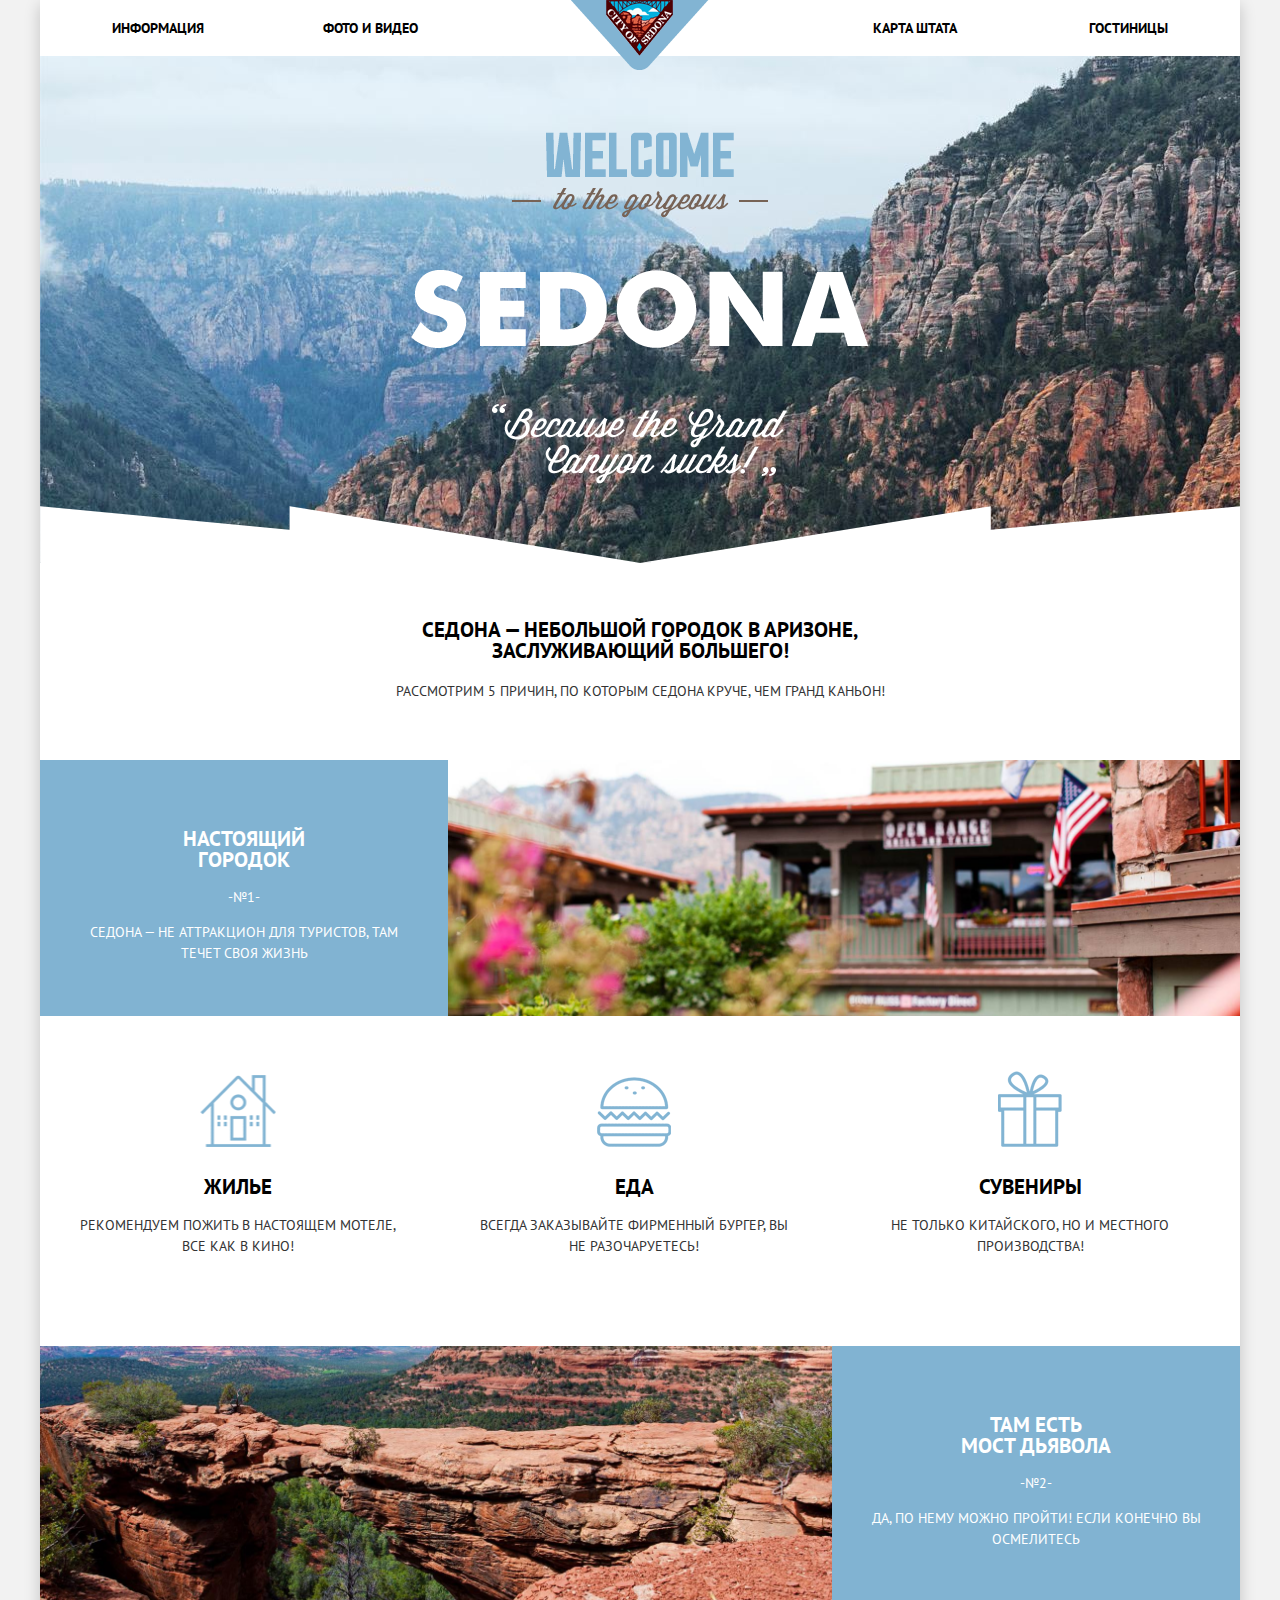
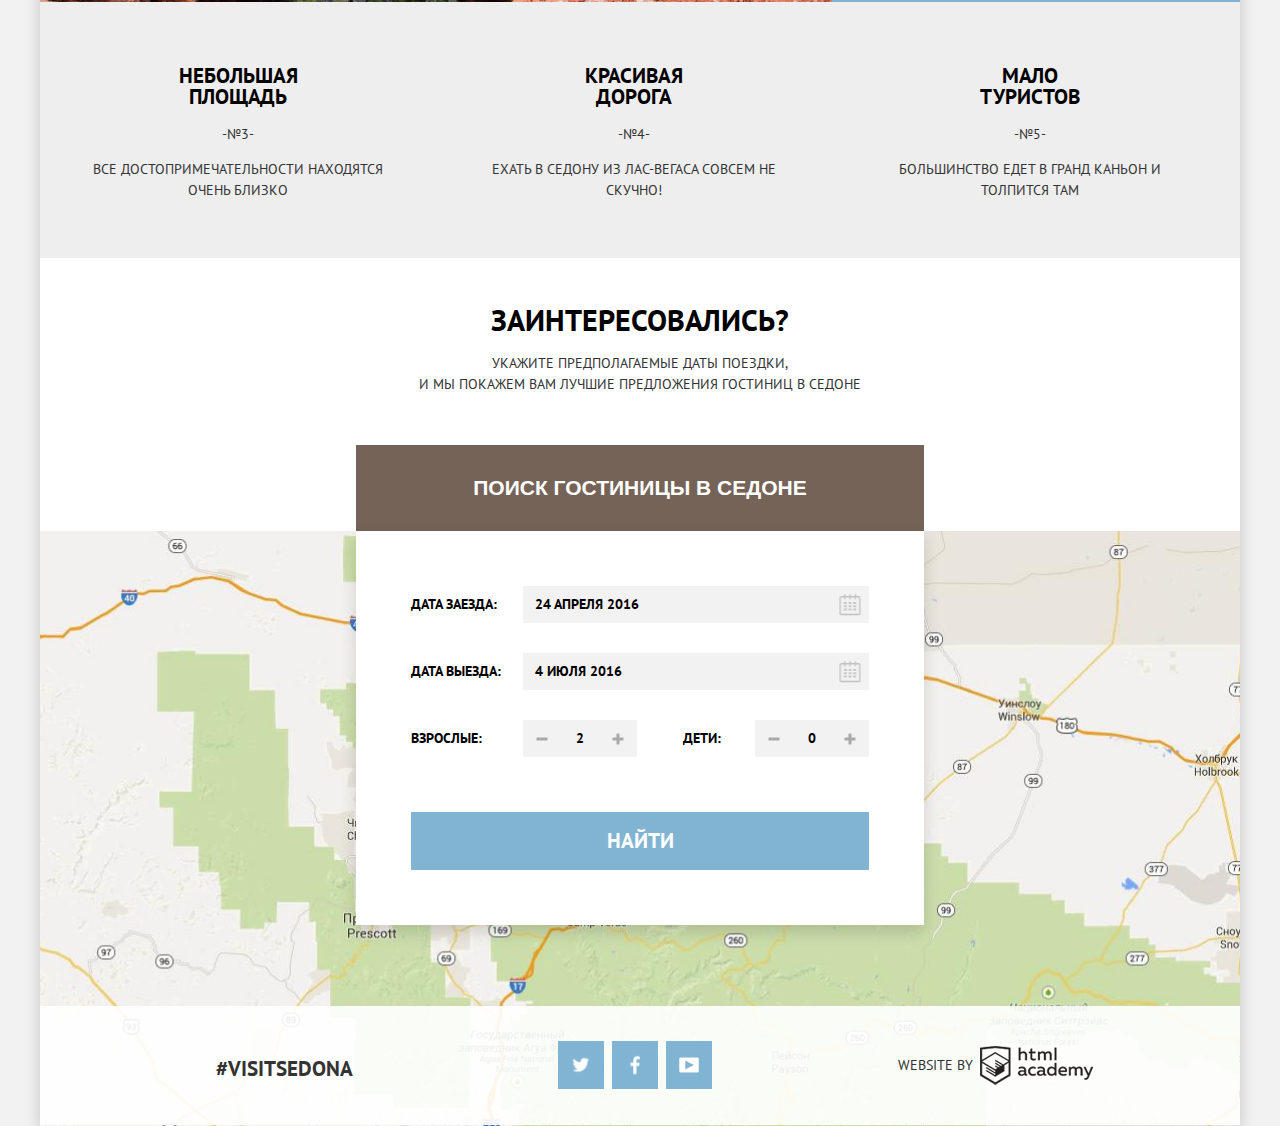
==== index.html @ d0832561 "Контент - доработка" ====
<!DOCTYPE html>
<html lang="ru">

<head>
    <meta charset="utf-8">
    <title>Sedona - main page</title>
    <link rel="stylesheet" href="https://fonts.googleapis.com/css?family=PT+Sans:400,700&subset=cyrillic">
    <link rel="stylesheet" href="css/normalize.css">
    <link rel="stylesheet" href="css/style.css">
</head>

<body class="main-page">
    <div class="container">
        <header class="main-header clearfix">
            <nav class="main-navigation">
                <div class="logo-sedona">
                    <img src="img/logo-sedona.png" width="138" height="70" alt="Sedona">
                </div>
                <ul>
                    <li class="nav-left">
                        <a href="#">Информация</a>
                    </li>
                    <li class="nav-left">
                        <a href="#">Фото и видео</a>
                    </li>
                    <li class="nav-right">
                        <a href="inner.html">Гостиницы</a>
                    </li>
                    <li class="nav-right">
                        <a href="#">Карта штата</a>
                    </li>
                </ul>
            </nav>
        </header>
        <main class="main-content">
            <div class="main-image">
                <img class="welcome" src="img/background-text.png" width="458" height="352" alt="Welcome">
            </div>
            <div class="sedona-description">
                <h2>Седона — небольшой городок в Аризоне, заслуживающий большего!</h2>
                <p>Рассмотрим 5 причин, по которым Седона круче, чем гранд каньон!</p>
            </div>
            <div class="features">
                <div class="features-row-item-img features-inverse clearfix">
                    <div class="features-item">
                        <h2>Настоящий<br>городок</h2>
                        <span>-№1-</span>
                        <p>Седона — не аттракцион для туристов, там течет своя жизнь</p>
                    </div>
                    <div class="features-img">
                    </div>
                </div>
                <div class="features-row-white clearfix">
                    <div class="features-item features-house">
                        <h2 class="features-name">Жилье</h2>
                        <p>Рекомендуем пожить в настоящем мотеле, все как в кино!</p>
                    </div>
                    <div class="features-item features-burger">
                        <h2 class="features-name">Еда</h2>
                        <p>Всегда заказывайте фирменный бургер, вы не разочаруетесь!</p>
                    </div>
                    <div class="features-item features-present">
                        <h2 class="features-name">Сувениры</h2>
                        <p>Не только китайского, но и местного производства!</p>
                    </div>
                </div>
                <div class="features-row-img-item features-inverse clearfix">
                    <div class="features-img">
                    </div>
                    <div class="features-item">
                        <h2>Там есть<br> мост дьявола</h2>
                        <span>-№2-</span>
                        <p>Да, по нему можно пройти! Если конечно вы осмелитесь</p>
                    </div>
                </div>
                <div class="features-row-gray clearfix">
                    <div class="features-item">
                        <h2>Небольшая<br>площадь</h2>
                        <span>-№3-</span>
                        <p>Все достопримечательности находятся очень близко</p>
                    </div>
                    <div class="features-item">
                        <h2>Красивая<br>дорога</h2>
                        <span>-№4-</span>
                        <p>Ехать в Седону из Лас-Вегаса совсем не скучно!</p>
                    </div>
                    <div class="features-item">
                        <h2>Мало<br>туристов</h2>
                        <span>-№5-</span>
                        <p>Большинство едет в Гранд Каньон и толпится там</p>
                    </div>
                </div>
            </div>
            <div class="search">
                <div class="search-description">
                    <h1>Заинтересовались?</h1>
                    <p>Укажите предполагаемые даты поездки,
                        <br> и мы покажем вам лучшие предложения гостиниц в Седоне</p>
                </div>
                <div class="search-form">
                    <button type="button" class="btn">Поиск гостиницы в Седоне</button>
                    <form action="№" method="post">
                        <div class="form">
                            <div class="form-group clearfix">
                                <label for="check-in" class="form-label">Дата заезда:</label>
                                <div class="form-inner">
                                    <input type="text" class="form-input" id="check-in" value="24 апреля 2016">
                                    <span class="form-control calendar"></span></div>
                            </div>
                            <div class="form-group clearfix">
                                <label for="check-out" class="form-label">Дата выезда:</label>
                                <div class="form-inner">
                                    <input type="text" class="form-input" id="check-out" value="4 июля 2016"><span class="form-control calendar"></span></div>
                            </div>
                        </div>
                        <div class="form-row clearfix">
                            <div class="form-group group-adults">
                                <label for="adults" class="form-label">Взрослые:</label>
                                <div class="form-inner">
                                    <input type="text" class="form-input" id="adults" value="2">
                                    <span class="form-control minus"></span>
                                    <span class="form-control plus"></span>
                                </div>
                            </div>
                            <div class="form-group group-children">
                                <label for="children" class="form-label">Дети:</label>
                                <div class="form-inner">
                                    <input type="text" class="form-input" id="children" value="0">
                                    <span class="form-control minus"></span>
                                    <span class="form-control plus"></span>
                                </div>
                            </div>
                        </div>
                        <input class="btn search-btn" type="submit" value="Найти">
                    </form>
                </div>
            </div>
            <div class="map">
            </div>
        </main>
        <footer class="main-footer clearfix">
            <section class="footer-visit">
                <span>#VISITSEDONA</span>
            </section>
            <section class="footer-social">
                <a class="social-btn social-btn-tw" href="#">Twitter</a>
                <a class="social-btn social-btn-fb" href="#">Facebook</a>
                <a class="social-btn social-btn-yt" href="#">YouTube</a>
            </section>
            <section class="footer-copyright">
                <p>Website by</p>
                <a class="copyright-logo logo-academy" href="https://htmlacademy.ru">HTML Academy</a>
            </section>
        </footer>
    </div>
</body>

</html>
---- css/style.css ----
* {
    box-sizing: border-box;
}

body {
    min-width: 1200px;
    font-family: "PT Sans", "Arial", sans-serif;
    font-size: 14px;
    line-height: 21px;
    font-weight: 400;
    color: #333333;
    text-transform: uppercase;
    background: #f2f2f2;
}

.clearfix::after {
    content: "";
    display: table;
    clear: both;
}

.container {
    width: 1200px;
    margin: 0 auto;
    background: #ffffff;
    box-shadow: 0px 5px 15px rgba(0, 0, 0, 0.2);
}


/* header */

.main-header {
    position: relative;
    color: #000000;
    background: #ffffff;
    padding: 0 6%;
}

.main-navigation ul {
    margin: 0;
    padding: 0;
    list-style: none;
    font-size: 0;
}

.main-navigation li {
    display: inline-block;
    vertical-align: top;
    padding-top: 15px;
    padding-bottom: 15px;
    font-size: 14px;
    line-height: 26px;
    font-weight: bold;
}

.main-navigation a {
    color: #000000;
    text-decoration: none;
}

.main-navigation li a:hover {
    color: #81b3d2;
}

.main-navigation li a:active {
    color: rgba(0, 0, 0, 0.3);
}

.main-navigation li .active {
    color: #766357;
}

.main-navigation li .active:hover {
    color: #604e43;
}

.main-navigation li .active:active {
    color: rgba(118, 99, 87, 0.3);
}

.nav-left {
    float: left;
    width: 20%;
}

.nav-right {
    float: right;
    width: 20%;
    text-align: right;
}

.logo-sedona {
    position: absolute;
    width: 138px;
    height: 70px;
    top: 0;
    left: 50%;
    transform: translateX(-50%);
    z-index: 10;
}

.main-image {
    width: 100%;
    height: 507px;
    background-image: url("../img/shape.png"), url("../img/main-background.jpg");
    background-repeat: no-repeat, no-repeat;
    background-position: bottom, 100% 20%;
    background-size: 100% 57px, cover;
    text-align: center;
    margin-bottom: 56px;
}

.welcome {
    margin-top: 76px;
}

h1 {
    font-family: "PT Sans", "Arial", sans-serif;
    font-size: 30px;
    font-weight: 700;
    line-height: 24px;
    color: #000000;
    text-transform: uppercase;
}

h2 {
    font-family: "PT Sans", "Arial", sans-serif;
    font-size: 21px;
    font-weight: 700;
    line-height: 21px;
    color: #000000;
    text-transform: uppercase;
}

.sedona-description {
    width: 600px;
    line-height: 26px;
    text-align: center;
    background: #ffffff;
    margin-bottom: 56px;
    margin-left: auto;
    margin-right: auto;
}

.features-inverse {
    text-align: center;
    background: #81b3d2;
    color: #ffffff;
}

.features-inverse .features-item h2 {
    color: #ffffff;
}

.features-inverse .features-item {
    padding-top: 50px;
    padding-left: 30px;
    padding-right: 30px;
}

.features-row-item-img .features-item {
    float: left;
    width: 34%;
}

.features-row-item-img .features-img {
    float: right;
    width: 66%;
    height: 256px;
    background: url("../img/features-image1.jpg") no-repeat;
    background-size: cover;
    background-position: center;
}

.features-row-white {
    text-align: center;
    background: #ffffff;
    min-height: 330px;
    padding-top: 50px;
}

.features-row-white .features-item {
    float: left;
    width: 33%;
    padding-left: 40px;
    padding-right: 40px;
}

.features-name {
    position: relative;
    display: block;
    margin-top: 110px;
}

.features-house .features-name::before {
    content: "";
    position: absolute;
    bottom: 50px;
    left: 50%;
    transform: translateX(-50%);
    width: 75px;
    height: 72px;
    background: url("../img/icon-house.png") no-repeat;
}

.features-burger .features-name::before {
    content: "";
    position: absolute;
    bottom: 50px;
    left: 50%;
    transform: translateX(-50%);
    width: 74px;
    height: 70px;
    background: url("../img/icon-burger.png") no-repeat;
}

.features-present .features-name::before {
    content: "";
    position: absolute;
    bottom: 50px;
    left: 50%;
    transform: translateX(-50%);
    width: 64px;
    height: 76px;
    background: url("../img/icon-present.png") no-repeat;
}

.features-row-img-item .features-item {
    float: right;
    width: 34%;
}

.features-row-img-item .features-img {
    float: left;
    width: 66%;
    height: 256px;
    background: url("../img/features-image2.jpg") no-repeat;
    background-size: cover;
    background-position: center;
}

.features-row-gray {
    text-align: center;
    background: #eeeeee;
    min-height: 256px;
    padding-top: 45px;
}

.features-row-gray .features-item {
    float: left;
    width: 33%;
    padding-left: 50px;
    padding-right: 50px;
}

.features {
    margin-bottom: 50px;
}


/* search-form */

.search-description {
    width: 500px;
    text-align: center;
    margin-left: auto;
    margin-right: auto;
    margin-bottom: 50px;
}

.search-form {
    width: 568px;
    margin-left: auto;
    margin-right: auto;
}

.btn {
    color: #ffffff;
    text-transform: uppercase;
    border: none;
    font-family: "PTSans", "Arial", sans-serif;
    font-weight: 700;
    text-align: center;
    text-transform: uppercase;
}

.search-form button {
    position: relative;
    width: 568px;
    padding-top: 30px;
    padding-bottom: 30px;
    font-size: 21px;
    line-height: 26px;
    background: #766357;
    cursor: pointer;
}

.search-form form {
    position: absolute;
    width: 568px;
    padding: 55px;
    background: #ffffff;
    box-shadow: 0px 7px 15px rgba(0, 0, 0, 0.15);
    font-family: "PT Sans", "Arial", sans-serif;
    font-size: 14px;
    line-height: 21px;
    font-weight: 700;
    text-transform: uppercase;
    color: #000000;
}

.search-form input {
    padding: 8px 12px;
    background: #f2f2f2;
    border: none;
    outline: none;
    font-family: "PT Sans", "Arial", sans-serif;
    font-size: 14px;
    line-height: 21px;
    font-weight: 700;
    text-transform: uppercase;
    color: #000000;
    width: 100%;
}

.search-form input:hover {
    background: #ebebeb;
}

.search-form input:focus {
    background: #ffffff;
    outline: 2px solid #e5e5e5;
}

.search-form label {
    padding-top: 8px;
}

.form label {
    float: left;
    width: 112px;
}

.form .form-inner {
    float: right;
    width: 346px;
    position: relative;
}

.form .form-input {
    padding-right: 38px;
}

.form .form-control {
    content: "";
    position: absolute;
    top: 0;
    right: 0;
    width: 38px;
    height: 38px;
    cursor: pointer;
}

.form .form-control::before {
    content: "";
    position: absolute;
    top: 50%;
    left: 50%;
    transform: translate(-50%, -50%);
    background: url("../img/sprite.png") no-repeat;
}

.form .calendar::before {
    width: 21px;
    height: 22px;
    background-position: -10px -10px;
}

.form .calendar:hover::before {
    width: 21px;
    height: 22px;
    background-position: -10px -94px;
}

.form .calendar:active::before {
    width: 21px;
    height: 22px;
    background-position: -10px -52px;
}

.form .form-group {
    margin-bottom: 30px;
}

.form-row .form-group {
    display: inline-block;
    width: 226px;
}

.form-row .form-inner {
    float: right;
    width: 114px;
    position: relative;
}

.form-row .form-input {
    padding-right: 38px;
    padding-left: 38px;
    text-align: center;
}

.form-row .form-control.minus {
    content: "";
    position: absolute;
    top: 0;
    left: 0;
    width: 38px;
    height: 38px;
    cursor: pointer;
}

.form-row .form-control.plus {
    content: "";
    position: absolute;
    top: 0;
    right: 0;
    width: 38px;
    height: 38px;
    cursor: pointer;
}

.form-row .form-control::before {
    content: "";
    position: absolute;
    top: 50%;
    left: 50%;
    transform: translate(-50%, -50%);
    background: url("../img/sprite.png") no-repeat;
}

.form-row .form-control.minus::before {
    width: 12px;
    height: 3px;
    background-position: -10px -667px;
}

.form-row .form-control.minus:hover::before {
    width: 12px;
    height: 3px;
    background-position: -10px -713px;
}

.form-row .form-control.minus:active::before {
    width: 12px;
    height: 3px;
    background-position: -10px -690px;
}

.form-row .form-control.plus::before {
    width: 11px;
    height: 11px;
    background-position: -10px -736px;
}

.form-row .form-control.plus:hover::before {
    width: 11px;
    height: 11px;
    background-position: -10px -798px;
}

.form-row .form-control.plus:active::before {
    width: 11px;
    height: 11px;
    background-position: -10px -767px;
}

.form-row .group-adults {
    float: left;
}

.form-row .group-children {
    float: right;
    padding-left: 40px;
}

.form-row label {
    float: left;
}

.group-children label {
    width: 72px;
}

.search-form .search-btn {
    width: 100%;
    margin-top: 55px;
    font-size: 21px;
    line-height: 26px;
    padding-top: 16px;
    padding-bottom: 16px;
    background: #81b3d2;
    color: #ffffff;
    cursor: pointer;
}

.search-form .search-btn:hover {
    background: #669ec0;
}

.search-form .search-btn:active {
    background: #5496bd;
    color: rgba(255, 255, 255, 0.3);
}

.map {
    width: 100%;
    height: 595px;
    background: url("../img/map.jpg") no-repeat;
    background-size: cover;
    background-position: center top;
}


/* footer */

.main-page .main-footer {
    position: relative;
    margin-top: -120px;
    background: rgba(255, 255, 255, 0.9);
    padding: 35px 70px;
    text-align: center;
}

.footer-visit {
    float: left;
    width: 33%;
    font-size: 21px;
    line-height: 26px;
    font-weight: 700;
    text-transform: uppercase;
    padding-top: 15px;
}

.footer-social {
    float: left;
    width: 33%;
    text-align: center;
}

.social-btn {
    position: relative;
    display: inline-block;
    vertical-align: top;
    width: 46px;
    height: 48px;
    margin: 0 2px;
    font-size: 0;
    background: #81b3d2;
}

.social-btn:hover {
    background: #669ec0;
}

.social-btn:active {
    background: #5496bd;
}

.social-btn::before {
    content: "";
    position: absolute;
    top: 50%;
    left: 50%;
    transform: translate(-50%, -50%);
    background: url("../img/sprite.png") no-repeat;
}

.social-btn-tw::before {
    width: 17px;
    height: 15px;
    background-position: -10px -419px;
}

.social-btn-tw:active::before {
    width: 17px;
    height: 15px;
    background-position: -10px -829px;
}

.social-btn-fb::before {
    width: 10px;
    height: 19px;
    background-position: -10px -343px;
}

.social-btn-fb:active::before {
    width: 10px;
    height: 19px;
    background-position: -10px -304px;
}

.social-btn-yt::before {
    width: 20px;
    height: 16px;
    background-position: -10px -454px;
}

.social-btn-yt:active::before {
    width: 20px;
    height: 16px;
    background-position: -10px -864px;
}

.footer-copyright {
    float: right;
    width: 33%;
}

.footer-copyright p {
    display: inline-block;
    vertical-align: middle;
    margin-right: 3px;
}

.footer-copyright a {
    display: inline-block;
    vertical-align: middle;
}

.copyright-logo {
    position: relative;
    display: block;
    font-size: 0;
    width: 113px;
    height: 39px;
}

.copyright-logo::before {
    content: "";
    position: absolute;
    top: 0;
    left: 0;
    background: url("../img/sprite.png") no-repeat;
}

.logo-academy::before {
    width: 113px;
    height: 39px;
    background-position: -10px -490px;
}

.logo-academy:hover::before {
    width: 113px;
    height: 39px;
    background-position: -10px -608px;
}

.logo-academy:active::before {
    width: 113px;
    height: 39px;
    background-position: -10px -549px;
}


/* inner-page */

.filter-container {
    width: 100%;
    height: 217px;
    background: #425e74 url("../img/filter-background.jpg") no-repeat;
    background-position: 100% 50%;
    background-size: cover;
}

.filter {
    padding-top: 15px;
    padding-left: 6%;
    padding-right: 6%;
    color: #ffffff;
}

.filter-block.infrastructure {
    float: left;
    width: 240px;
}

.filter-block.housing {
    float: left;
    width: 290px;
}

.filter .filter-title {
    color: #ffffff;
}

.filter input[type="checkbox"] {
    display: none;
}

.filter input[type="checkbox"] + label {
    display: block;
    margin: 23px 0;
    line-height: 21px;
    padding-left: 45px;
    position: relative;
    cursor: pointer;
}

.filter input[type="checkbox"]:not([disabled]) + label::before,
.filter input[type="checkbox"] + label::after {
    content: "";
    position: absolute;
    top: 0;
    left: 0;
}

.filter input[type="checkbox"] + label::before {
    width: 22px;
    height: 22px;
    background: url("../img/sprite.png") no-repeat;
    background-position: -10px -220px;
}

.filter input[type="checkbox"]:checked + label::after {
    width: 26px;
    height: 22px;
    background: url("../img/sprite.png") no-repeat;
    background-position: -10px -262px;
}

.filter input[disabled] + label::after {
    width: 22px;
    height: 22px;
    background: url("../img/sprite.png") no-repeat;
    background-position: -10px -136px;
}

.filter input[disabled]:checked + label::after {
    width: 26px;
    height: 22px;
    background: url("../img/sprite.png") no-repeat;
    background-position: -10px -178px;
}

.filter-block.filter-range {
    float: right;
    width: 330px;
}

.filter-range .price-controls {
    position: relative;
    height: 36px;
    padding-top: 5px;
    margin-bottom: 20px;
    font-size: 0;
    border: 2px solid #ffffff;
    border-radius: 2px;
}

.price-controls::after {
    content: "";
    position: absolute;
    top: 50%;
    left: 50%;
    width: 2px;
    height: 22px;
    background: #ffffff;
    transform: translate(-50%, -50%);
}

.price-controls label {
    display: inline-block;
    font-size: 14px;
    line-height: 21px;
    vertical-align: top;
    cursor: pointer;
}

.price-controls .min-price,
.price-controls .max-price {
    width: 150px;
    padding-left: 65px;
}

.price-controls input {
    width: 50px;
    color: #ffffff;
    background: none;
    border: none;
    outline: none;
}

.filter-range .range-controls {
    position: relative;
    margin-bottom: 30px;
}

.range-controls .scale {
    height: 2px;
    background: rgba(255, 255, 255, 0.3);
}

.range-controls .bar {
    width: 80%;
    height: 2px;
    background: #ffffff;
}

.range-toggle {
    position: absolute;
    top: -9px;
    width: 4px;
    height: 4px;
    background: #ababab;
    box-sizing: content-box;
    border: 8px solid #ffffff;
    border-radius: 50%;
    box-shadow: 0 2px 1px 0 rgba(0, 1, 1, 0.2);
    cursor: pointer;
}

.range-toggle-min {
    left: 0;
}

.range-toggle-max {
    left: 80%;
}

.range-toggle:hover {
    background: #1c4f80;
}

.filter-btn {
    display: block;
    margin: 0 auto;
    padding: 6px 35px;
    font-size: 14px;
    line-height: 21px;
    color: #ffffff;
    text-transform: uppercase;
    background: transparent;
    border: 2px solid #ffffff;
    border-radius: 2px;
    outline: none;
    cursor: pointer;
}

.filter-btn:hover {
    color: #000000;
    background: #ffffff;
}

.sort {
    font-size: 0;
    padding: 30px 6%;
    border-bottom: 1px solid #e5e5e5;
}

.sort > div {
    display: inline-block;
    vertical-align: middle;
}

.sort-found {
    width: 135px;
    margin-right: 30px;
    font-size: 21px;
    line-height: 26px;
    font-weight: 700;
}

.sort-type {
    font-size: 12px;
    line-height: 18px;
    width: 780px;
}

.sort-type span,
.sort-type a {
    display: inline-block;
    vertical-align: middle;
    margin-right: 30px;
}

.sort-type a {
    color: rgba(0, 0, 0, 0.3);
    text-decoration: none;
    border-bottom: 1px dotted #81b3d2;
}

.sort-type a:hover {
    color: #81b3d2;
    border-bottom: 1px dotted #81b3d2;
}

.sort-type a:active {
    color: #000000;
    border: none;
}

.sort-type .active {
    color: #81b3d2;
}

.sort-dir {
    width: 110px;
    line-height: 26px;
    text-align: right;
}

.sort-dir .arrow {
    position: relative;
    display: inline-block;
    width: 12px;
    height: 12px;
    vertical-align: middle;
    margin-left: 10px;
}

.sort-dir .arrow::before {
    content: "";
    position: absolute;
    top: 0;
    right: 0;
}

.sort-dir .arrow:hover:not(.active)::before {
    width: 0;
    height: 0;
    border-left: 6px solid transparent;
    border-right: 6px solid transparent;
    border-bottom: 12px solid #000000;
}

.sort-dir .arrow:active::before {
    width: 0;
    height: 0;
    border-left: 6px solid transparent;
    border-right: 6px solid transparent;
    border-bottom: 12px solid #81b3d2;
}

.sort-dir .arrow-up::before {
    width: 0;
    height: 0;
    border-left: 6px solid transparent;
    border-right: 6px solid transparent;
    border-bottom: 12px solid #cccccc;
}

.sort-dir .arrow-down::before {
    width: 0;
    height: 0;
    border-left: 6px solid transparent;
    border-right: 6px solid transparent;
    border-top: 12px solid #cccccc;
}

.sort-dir .arrow-down.active::before {
    width: 0;
    height: 0;
    border-left: 6px solid transparent;
    border-right: 6px solid transparent;
    border-top: 12px solid #81b3d2;
}

.hotel {
    position: relative;
    background: #ffffff;
    border-bottom: 1px solid #e5e5e5;
    padding: 30px 6%;
}

.hotel-image {
    float: left;
    width: 135px;
    height: 90px;
    margin-right: 30px;
}

.hotel-info {
    float: left;
    width: 780px;
}

.hotel-info a {
    text-decoration: none;
}

.hotel-name {
    line-height: 26px;
    margin: 0;
    margin-bottom: 6px;
}

.hotel-name:hover {
    color: #81b3d2;
}

.hotel-name:active {
    color: rgba(0, 0, 0, 0.3);
}

.hotel-text span {
    display: inline-block;
    text-align: left;
    margin-bottom: 10px;
}

.hotel-text span:first-child {
    width: 120px;
    margin-right: 6px;
}

.hotel-btn .btn {
    display: inline-block;
    font-size: 14px;
    line-height: 21px;
    padding: 3px 15px;
    margin-right: 6px;
    text-decoration: none;
}

.info-btn {
    width: 120px;
    background: #81b3d2;
}

.info-btn:hover {
    background: #669ec0;
}

.info-btn:active {
    background: #5496bd;
    color: rgba(255, 255, 255, 0.3);
}

.book-btn {
    background: #766357;
}

.book-btn:hover {
    background: #604e43;
}

.book-btn:active {
    background: #503e33;
    color: rgba(255, 255, 255, 0.3);
}

.hotel-rating {
    float: right;
    width: 110px;
}

.hotel-rating .stars {
    content: "";
    position: absolute;
    top: 30px;
    right: 6%;
    width: 110px;
    height: 27px;
}

.hotel-rating .stars::before {
    content: "";
    position: absolute;
    top: 50%;
    right: 0;
    transform: translate(0, -50%);
    background: url("../img/sprite.png") no-repeat;
}

.hotel-rating .stars-4::before {
    width: 89px;
    height: 17px;
    background-position: -10px -382px;
}

.hotel-rating .stars-2::before {
    width: 42px;
    height: 17px;
    background-position: -10px -382px;
}

.hotel-rating .stars-3::before {
    width: 65px;
    height: 17px;
    background-position: -10px -382px;
}

.hotel-rating .rating {
    content: "";
    position: absolute;
    bottom: 30px;
    right: 6%;
    width: 110px;
    padding: 3px 12px;
    background: #f2f2f2;
    text-align: center;
}

.inner-page .main-footer {
    background: #ffffff;
    padding: 35px 70px;
    text-align: center;
}
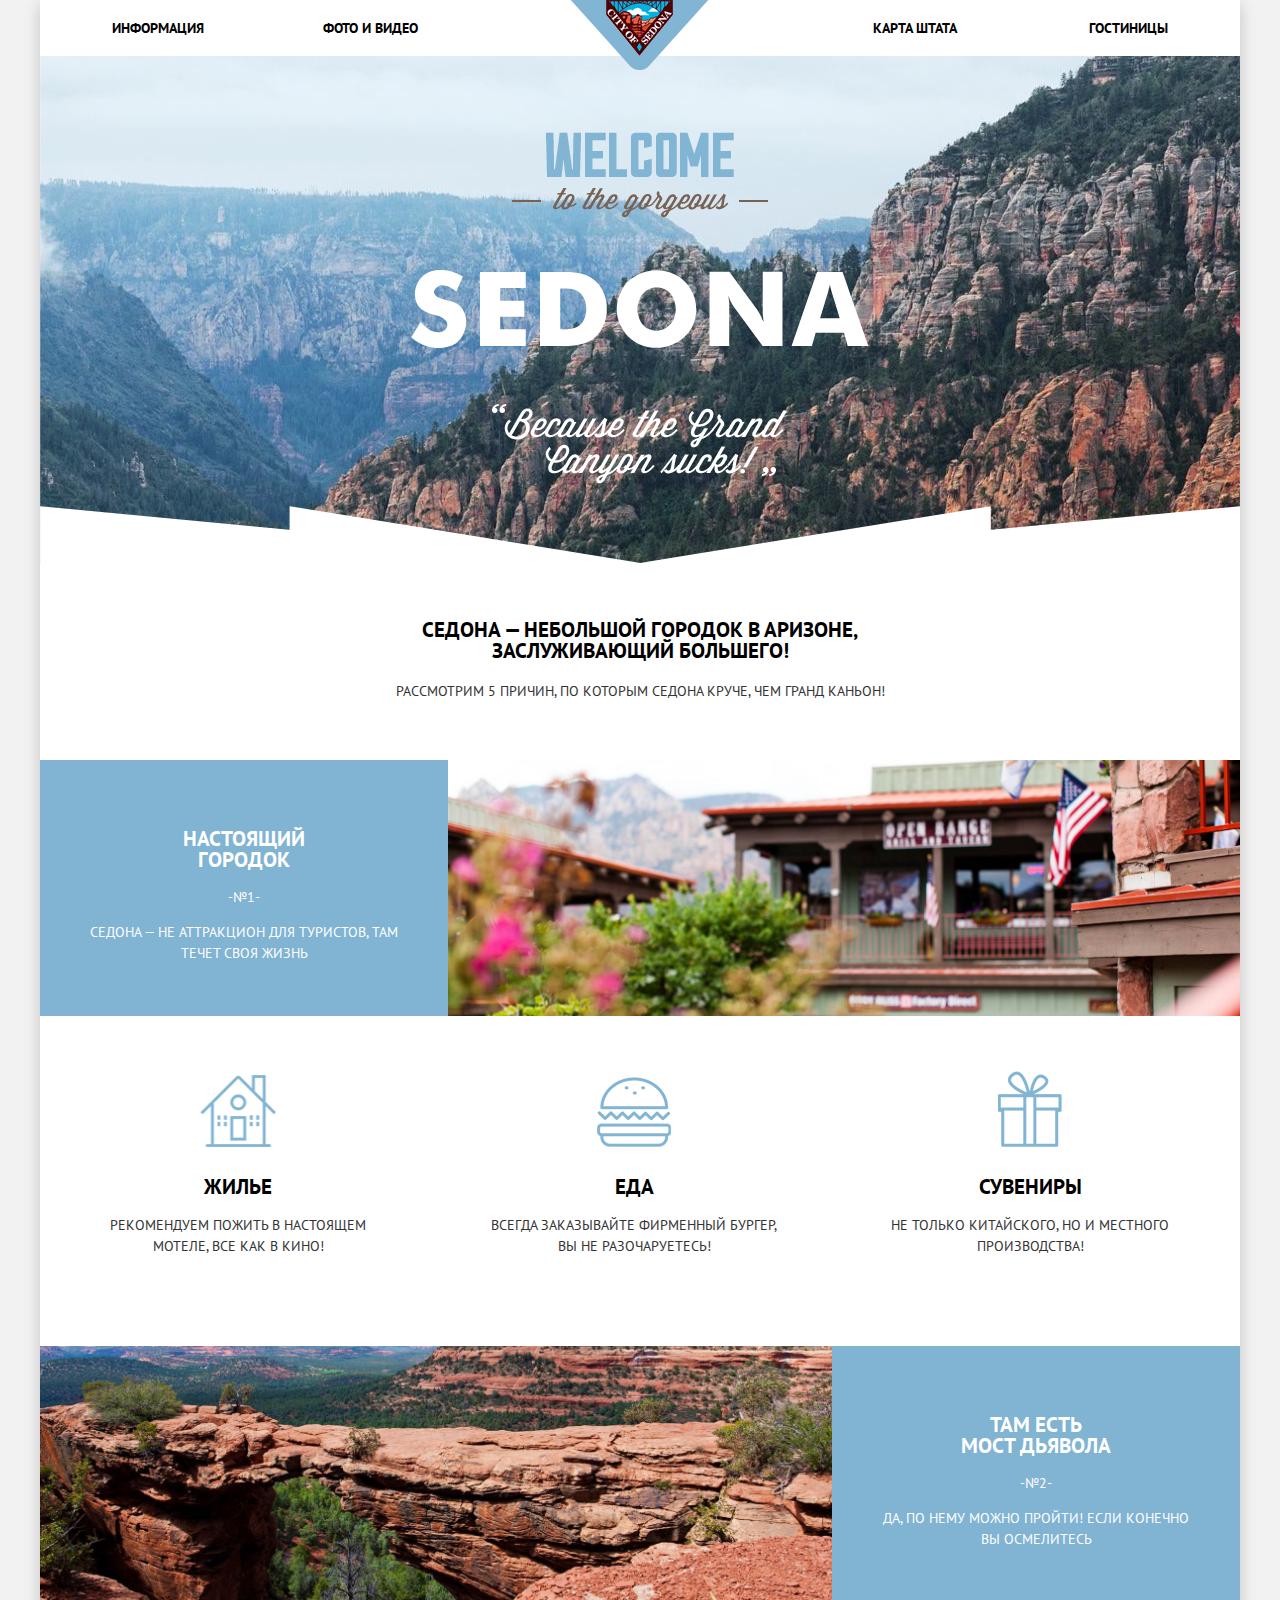
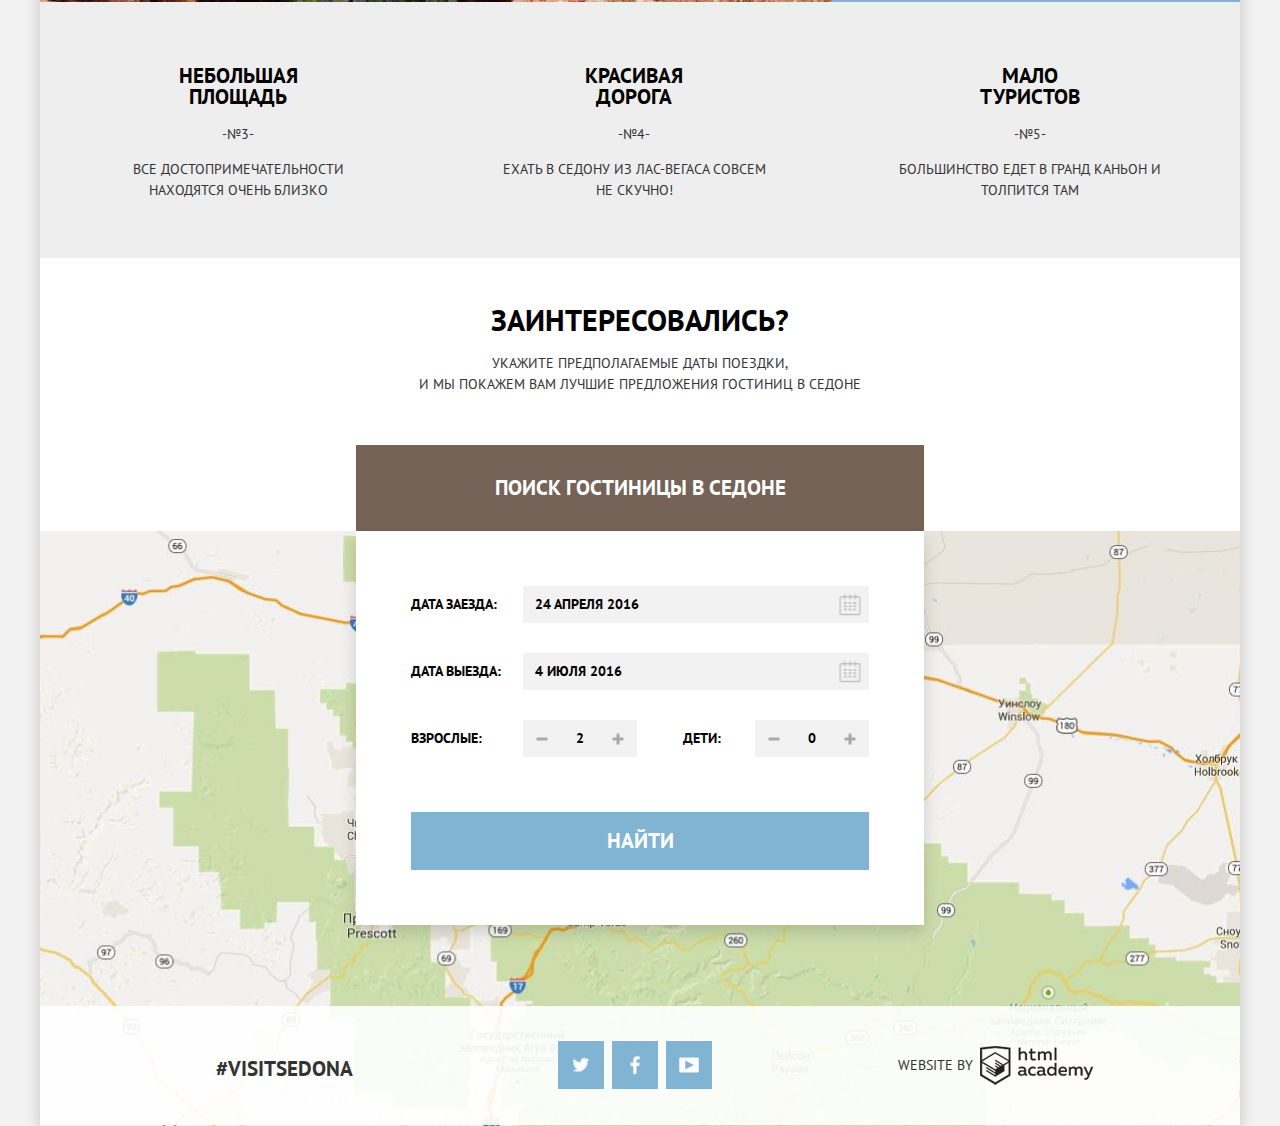
==== commit 0d31a96b: "Финальная верстка" ====
--- a/index.html
+++ b/index.html
@@ -99,7 +99,7 @@
                 </div>
                 <div class="search-form">
                     <button type="button" class="btn">Поиск гостиницы в Седоне</button>
-                    <form action="№" method="post">
+                    <form action="#" method="post">
                         <div class="form">
                             <div class="form-group clearfix">
                                 <label for="check-in" class="form-label">Дата заезда:</label>
--- a/css/style.css
+++ b/css/style.css
@@ -26,7 +26,6 @@
     box-shadow: 0px 5px 15px rgba(0, 0, 0, 0.2);
 }
 
-
 /* header */
 
 .main-header {
@@ -95,13 +94,16 @@
     height: 70px;
     top: 0;
     left: 50%;
+    z-index: 10;
+    -webkit-transform: translateX(-50%);
+    -ms-transform: translateX(-50%);
     transform: translateX(-50%);
-    z-index: 10;
 }
 
 .main-image {
     width: 100%;
     height: 507px;
+    background-color: #4a7697;
     background-image: url("../img/shape.png"), url("../img/main-background.jpg");
     background-repeat: no-repeat, no-repeat;
     background-position: bottom, 100% 20%;
@@ -154,8 +156,8 @@
 
 .features-inverse .features-item {
     padding-top: 50px;
-    padding-left: 30px;
-    padding-right: 30px;
+    padding-left: 50px;
+    padding-right: 50px;
 }
 
 .features-row-item-img .features-item {
@@ -167,7 +169,7 @@
     float: right;
     width: 66%;
     height: 256px;
-    background: url("../img/features-image1.jpg") no-repeat;
+    background: #4a7697 url("../img/features-image1.jpg") no-repeat;
     background-size: cover;
     background-position: center;
 }
@@ -182,8 +184,8 @@
 .features-row-white .features-item {
     float: left;
     width: 33%;
-    padding-left: 40px;
-    padding-right: 40px;
+    padding-left: 50px;
+    padding-right: 50px;
 }
 
 .features-name {
@@ -197,10 +199,12 @@
     position: absolute;
     bottom: 50px;
     left: 50%;
-    transform: translateX(-50%);
     width: 75px;
     height: 72px;
     background: url("../img/icon-house.png") no-repeat;
+    -webkit-transform: translateX(-50%);
+    -ms-transform: translateX(-50%);
+    transform: translateX(-50%);
 }
 
 .features-burger .features-name::before {
@@ -208,10 +212,12 @@
     position: absolute;
     bottom: 50px;
     left: 50%;
-    transform: translateX(-50%);
     width: 74px;
     height: 70px;
     background: url("../img/icon-burger.png") no-repeat;
+    -webkit-transform: translateX(-50%);
+    -ms-transform: translateX(-50%);
+    transform: translateX(-50%);
 }
 
 .features-present .features-name::before {
@@ -219,10 +225,12 @@
     position: absolute;
     bottom: 50px;
     left: 50%;
-    transform: translateX(-50%);
     width: 64px;
     height: 76px;
     background: url("../img/icon-present.png") no-repeat;
+    -webkit-transform: translateX(-50%);
+    -ms-transform: translateX(-50%);
+    transform: translateX(-50%);
 }
 
 .features-row-img-item .features-item {
@@ -234,7 +242,7 @@
     float: left;
     width: 66%;
     height: 256px;
-    background: url("../img/features-image2.jpg") no-repeat;
+    background: #4a7697 url("../img/features-image2.jpg") no-repeat;
     background-size: cover;
     background-position: center;
 }
@@ -249,14 +257,13 @@
 .features-row-gray .features-item {
     float: left;
     width: 33%;
-    padding-left: 50px;
-    padding-right: 50px;
+    padding-left: 60px;
+    padding-right: 60px;
 }
 
 .features {
     margin-bottom: 50px;
 }
-
 
 /* search-form */
 
@@ -278,7 +285,8 @@
     color: #ffffff;
     text-transform: uppercase;
     border: none;
-    font-family: "PTSans", "Arial", sans-serif;
+    outline: none;
+    font-family: "PT Sans", "Arial", sans-serif;
     font-weight: 700;
     text-align: center;
     text-transform: uppercase;
@@ -293,6 +301,15 @@
     line-height: 26px;
     background: #766357;
     cursor: pointer;
+}
+
+.search-form button:hover {
+    background: #604e43;
+}
+
+.search-form button:active {
+    background: #503e33;
+    color: rgba(255, 255, 255, 0.3);
 }
 
 .search-form form {
@@ -327,7 +344,7 @@
     background: #ebebeb;
 }
 
-.search-form input:focus {
+.search-form input:not(.search-btn):focus {
     background: #ffffff;
     outline: 2px solid #e5e5e5;
 }
@@ -366,8 +383,10 @@
     position: absolute;
     top: 50%;
     left: 50%;
+    background: url("../img/sprite.png") no-repeat;
+    -webkit-transform: translate(-50%, -50%);
+    -ms-transform: translate(-50%, -50%);
     transform: translate(-50%, -50%);
-    background: url("../img/sprite.png") no-repeat;
 }
 
 .form .calendar::before {
@@ -434,8 +453,11 @@
     position: absolute;
     top: 50%;
     left: 50%;
+    -webkit-transform: translate(-50%, -50%);
+    -ms-transform: translate(-50%, -50%);
     transform: translate(-50%, -50%);
     background: url("../img/sprite.png") no-repeat;
+    
 }
 
 .form-row .form-control.minus::before {
@@ -501,6 +523,8 @@
     background: #81b3d2;
     color: #ffffff;
     cursor: pointer;
+    border: none;
+    outline: none;
 }
 
 .search-form .search-btn:hover {
@@ -515,11 +539,10 @@
 .map {
     width: 100%;
     height: 595px;
-    background: url("../img/map.jpg") no-repeat;
+    background: #425e74 url("../img/map.jpg") no-repeat;
     background-size: cover;
     background-position: center top;
 }
-
 
 /* footer */
 
@@ -571,6 +594,8 @@
     position: absolute;
     top: 50%;
     left: 50%;
+    -webkit-transform: translate(-50%, -50%);
+    -ms-transform: translate(-50%, -50%);
     transform: translate(-50%, -50%);
     background: url("../img/sprite.png") no-repeat;
 }
@@ -660,7 +685,6 @@
     height: 39px;
     background-position: -10px -549px;
 }
-
 
 /* inner-page */
 
@@ -690,6 +714,8 @@
 }
 
 .filter .filter-title {
+    font-size: 16px;
+    line-height: 21px;
     color: #ffffff;
 }
 
@@ -700,6 +726,7 @@
 .filter input[type="checkbox"] + label {
     display: block;
     margin: 23px 0;
+    font-size: 14px;
     line-height: 21px;
     padding-left: 45px;
     position: relative;
@@ -765,6 +792,8 @@
     width: 2px;
     height: 22px;
     background: #ffffff;
+    -webkit-transform: translate(-50%, -50%);
+    -ms-transform: translate(-50%, -50%);
     transform: translate(-50%, -50%);
 }
 
@@ -923,45 +952,29 @@
     position: absolute;
     top: 0;
     right: 0;
-}
-
-.sort-dir .arrow:hover:not(.active)::before {
     width: 0;
     height: 0;
     border-left: 6px solid transparent;
     border-right: 6px solid transparent;
+}
+
+.sort-dir .arrow-up::before {
+    border-bottom: 12px solid #cccccc;
+}
+
+.sort-dir .arrow-up:hover::before {
     border-bottom: 12px solid #000000;
 }
 
-.sort-dir .arrow:active::before {
-    width: 0;
-    height: 0;
-    border-left: 6px solid transparent;
-    border-right: 6px solid transparent;
+.sort-dir .arrow-up:active::before {
     border-bottom: 12px solid #81b3d2;
 }
 
-.sort-dir .arrow-up::before {
-    width: 0;
-    height: 0;
-    border-left: 6px solid transparent;
-    border-right: 6px solid transparent;
-    border-bottom: 12px solid #cccccc;
-}
-
 .sort-dir .arrow-down::before {
-    width: 0;
-    height: 0;
-    border-left: 6px solid transparent;
-    border-right: 6px solid transparent;
     border-top: 12px solid #cccccc;
 }
 
 .sort-dir .arrow-down.active::before {
-    width: 0;
-    height: 0;
-    border-left: 6px solid transparent;
-    border-right: 6px solid transparent;
     border-top: 12px solid #81b3d2;
 }
 
@@ -994,11 +1007,15 @@
     margin-bottom: 6px;
 }
 
-.hotel-name:hover {
+.hotel-name a {
+    color: #000000;
+}
+
+.hotel-name a:hover {
     color: #81b3d2;
 }
 
-.hotel-name:active {
+.hotel-name a:active {
     color: rgba(0, 0, 0, 0.3);
 }
 
@@ -1015,6 +1032,7 @@
 
 .hotel-btn .btn {
     display: inline-block;
+    vertical-align: middle;
     font-size: 14px;
     line-height: 21px;
     padding: 3px 15px;
@@ -1068,6 +1086,8 @@
     position: absolute;
     top: 50%;
     right: 0;
+    -webkit-transform: translate(0, -50%);
+    -ms-transform: translate(0, -50%);
     transform: translate(0, -50%);
     background: url("../img/sprite.png") no-repeat;
 }
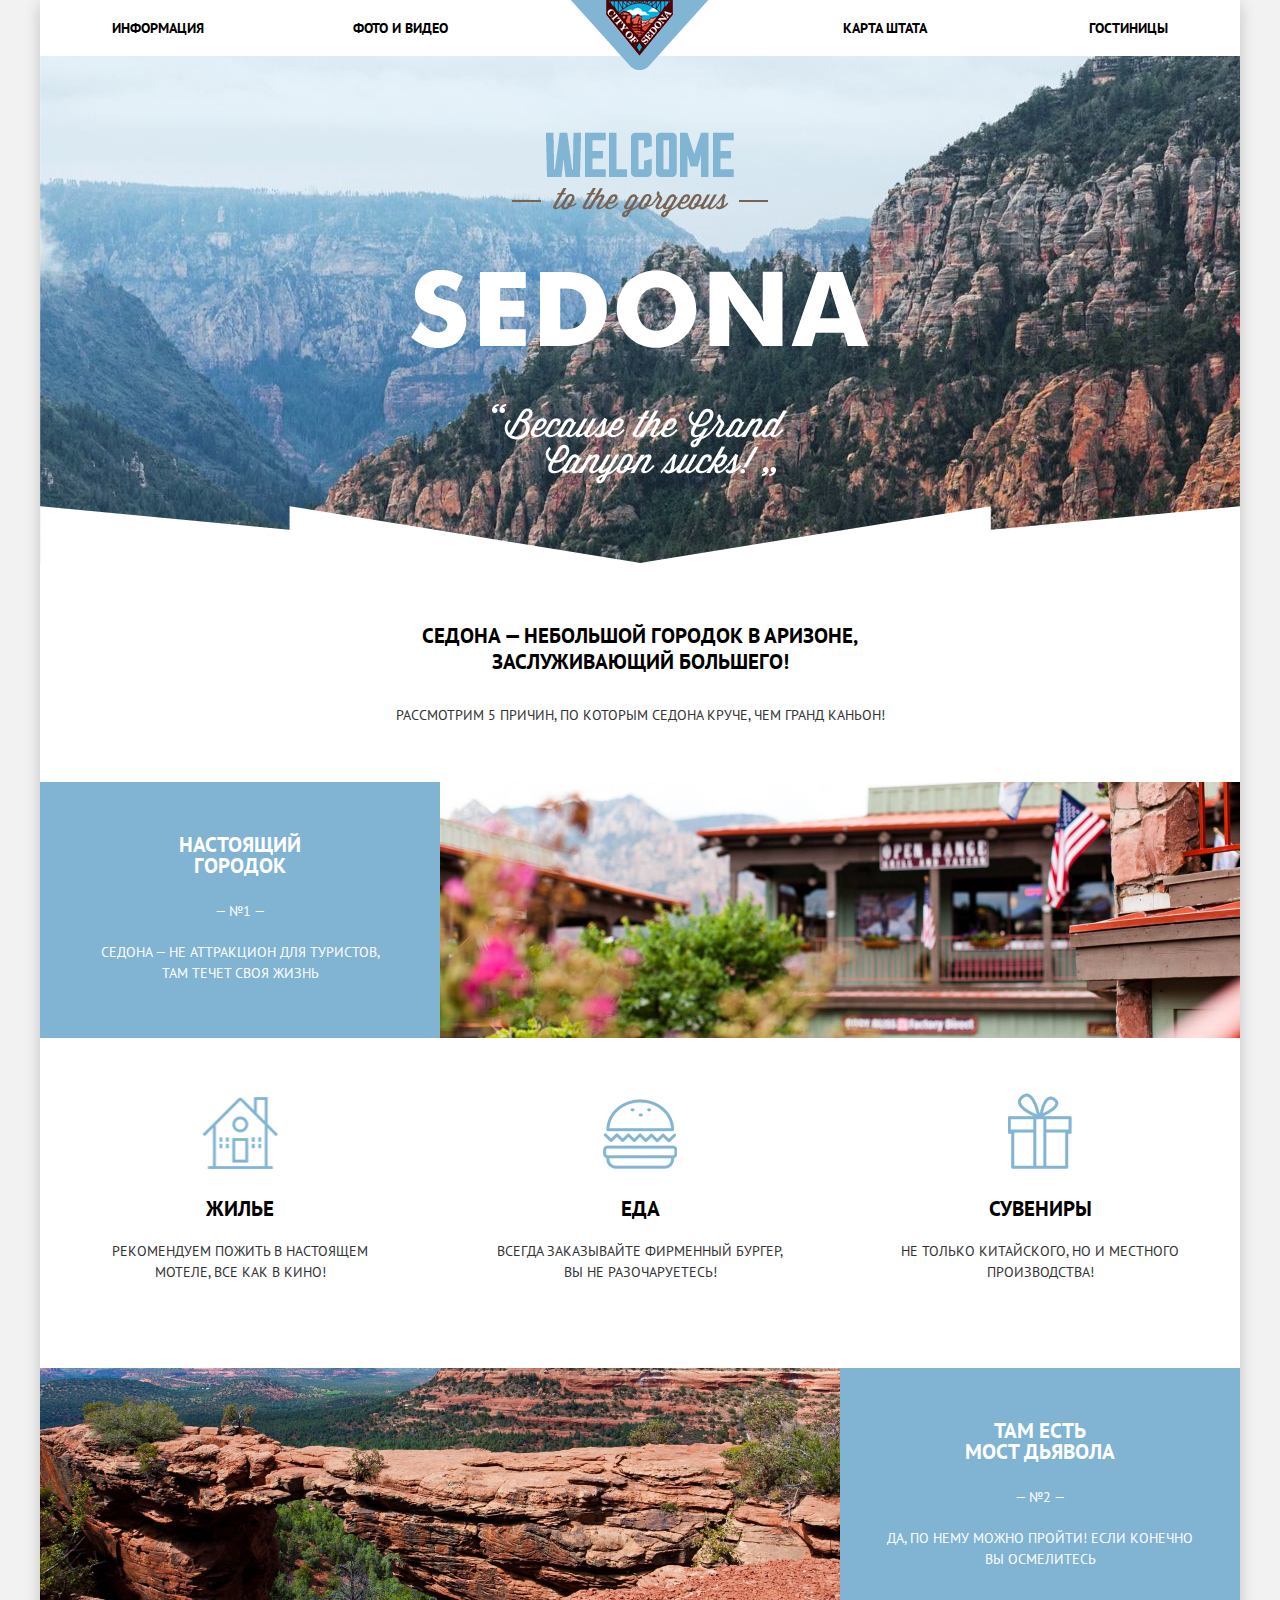
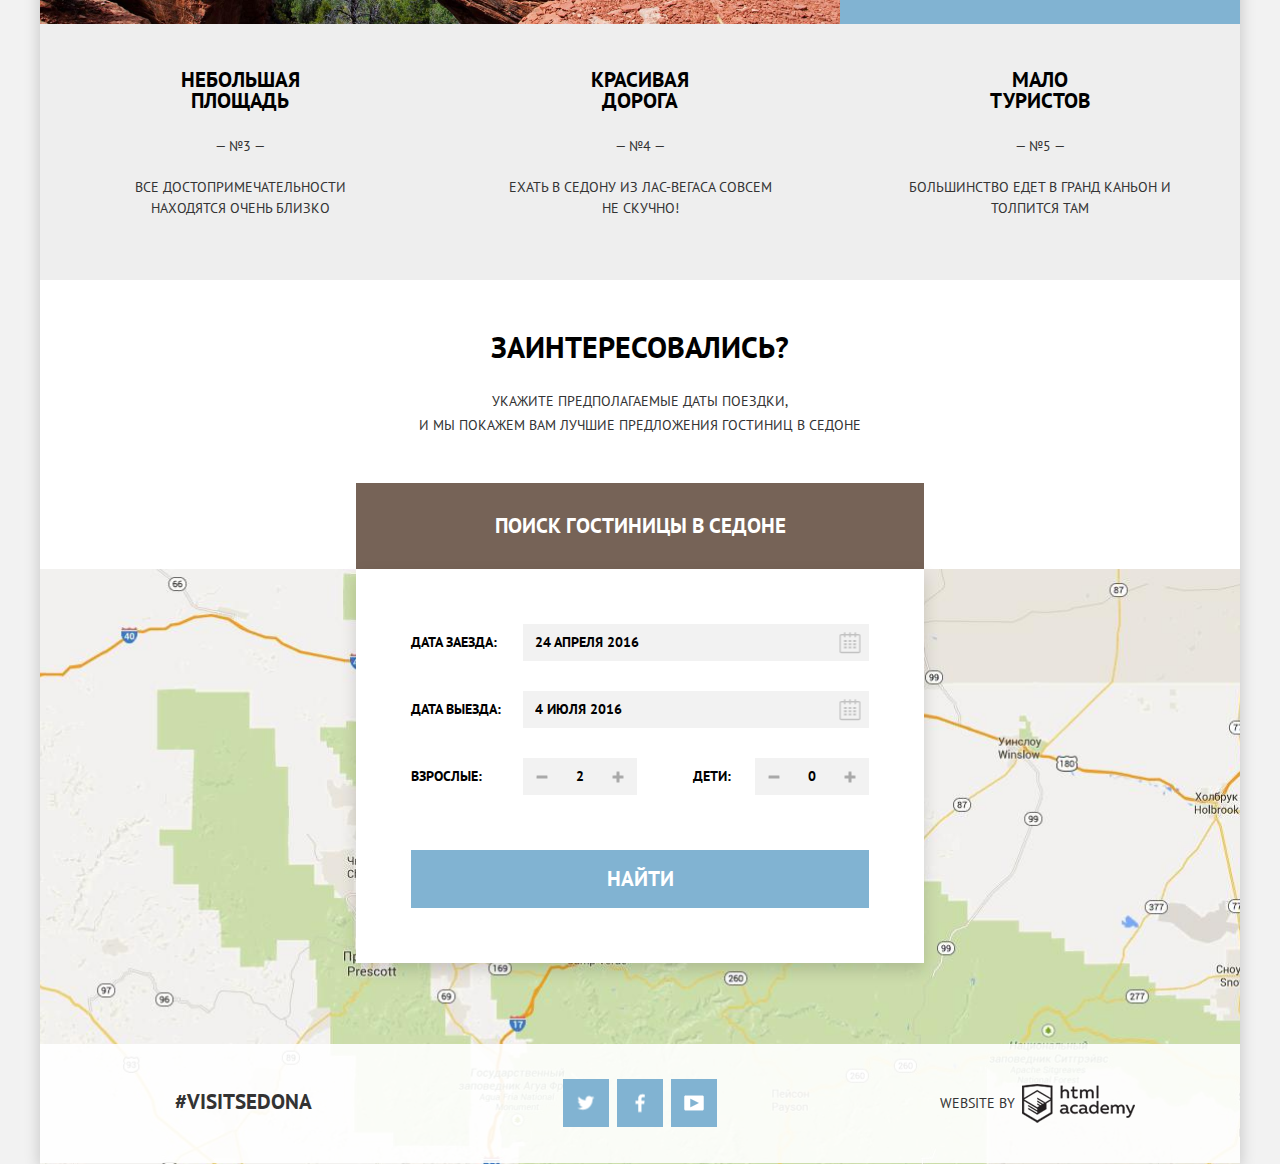
==== commit 193f4481: "Финальная верстка" ====
--- a/index.html
+++ b/index.html
@@ -44,7 +44,7 @@
                 <div class="features-row-item-img features-inverse clearfix">
                     <div class="features-item">
                         <h2>Настоящий<br>городок</h2>
-                        <span>-№1-</span>
+                        <span>&mdash; №1 &mdash;</span>
                         <p>Седона — не аттракцион для туристов, там течет своя жизнь</p>
                     </div>
                     <div class="features-img">
@@ -69,24 +69,24 @@
                     </div>
                     <div class="features-item">
                         <h2>Там есть<br> мост дьявола</h2>
-                        <span>-№2-</span>
+                        <span>&mdash; №2 &mdash;</span>
                         <p>Да, по нему можно пройти! Если конечно вы осмелитесь</p>
                     </div>
                 </div>
                 <div class="features-row-gray clearfix">
                     <div class="features-item">
                         <h2>Небольшая<br>площадь</h2>
-                        <span>-№3-</span>
+                        <span>&mdash; №3 &mdash;</span>
                         <p>Все достопримечательности находятся очень близко</p>
                     </div>
                     <div class="features-item">
                         <h2>Красивая<br>дорога</h2>
-                        <span>-№4-</span>
+                        <span>&mdash; №4 &mdash;</span>
                         <p>Ехать в Седону из Лас-Вегаса совсем не скучно!</p>
                     </div>
                     <div class="features-item">
                         <h2>Мало<br>туристов</h2>
-                        <span>-№5-</span>
+                        <span>&mdash; №5 &mdash;</span>
                         <p>Большинство едет в Гранд Каньон и толпится там</p>
                     </div>
                 </div>
--- a/css/style.css
+++ b/css/style.css
@@ -26,6 +26,7 @@
     box-shadow: 0px 5px 15px rgba(0, 0, 0, 0.2);
 }
 
+
 /* header */
 
 .main-header {
@@ -80,12 +81,14 @@
 .nav-left {
     float: left;
     width: 20%;
+    margin-right: 30px;
 }
 
 .nav-right {
     float: right;
     width: 20%;
     text-align: right;
+    margin-left: 30px;
 }
 
 .logo-sedona {
@@ -109,7 +112,7 @@
     background-position: bottom, 100% 20%;
     background-size: 100% 57px, cover;
     text-align: center;
-    margin-bottom: 56px;
+    margin-bottom: 60px;
 }
 
 .welcome {
@@ -136,7 +139,6 @@
 
 .sedona-description {
     width: 600px;
-    line-height: 26px;
     text-align: center;
     background: #ffffff;
     margin-bottom: 56px;
@@ -144,34 +146,63 @@
     margin-right: auto;
 }
 
+.sedona-description h2 {
+    line-height: 26px;
+    margin-bottom: 30px;
+}
+
 .features-inverse {
     text-align: center;
     background: #81b3d2;
     color: #ffffff;
 }
 
-.features-inverse .features-item h2 {
+.features-inverse h2 {
+    margin-bottom: 25px;
     color: #ffffff;
 }
 
+.features-inverse p {
+    margin-top: 20px;
+}
+
 .features-inverse .features-item {
-    padding-top: 50px;
-    padding-left: 50px;
-    padding-right: 50px;
+    padding-top: 35px;
+    padding-left: 47px;
+    padding-right: 47px;
+}
+
+.features-inverse .features-img {
+    width: 66.66%;
+    width: calc(100% / 3 * 2);
+    height: 256px;
+    background-repeat: no-repeat;
+    background-size: cover;
+    background-position: center;
 }
 
 .features-row-item-img .features-item {
     float: left;
-    width: 34%;
+    width: 33.33%;
+    width: calc(100% / 3);
+}
+
+.features-row-img-item .features-item {
+    float: right;
+    width: 33.33%;
+    width: calc(100% / 3);
 }
 
 .features-row-item-img .features-img {
     float: right;
-    width: 66%;
-    height: 256px;
-    background: #4a7697 url("../img/features-image1.jpg") no-repeat;
-    background-size: cover;
-    background-position: center;
+    background-color: #4a7697;
+    background-image: url("../img/features-image1.jpg");
+}
+
+.features-row-img-item .features-img {
+    float: left;
+    background-color: #4a7697;
+    background-image: url("../img/features-image2.jpg");
 }
 
 .features-row-white {
@@ -183,7 +214,8 @@
 
 .features-row-white .features-item {
     float: left;
-    width: 33%;
+    width: 33.33%;
+    width: calc(100% / 3);
     padding-left: 50px;
     padding-right: 50px;
 }
@@ -192,6 +224,7 @@
     position: relative;
     display: block;
     margin-top: 110px;
+    margin-bottom: 22px;
 }
 
 .features-house .features-name::before {
@@ -233,37 +266,33 @@
     transform: translateX(-50%);
 }
 
-.features-row-img-item .features-item {
-    float: right;
-    width: 34%;
-}
-
-.features-row-img-item .features-img {
-    float: left;
-    width: 66%;
-    height: 256px;
-    background: #4a7697 url("../img/features-image2.jpg") no-repeat;
-    background-size: cover;
-    background-position: center;
-}
-
 .features-row-gray {
     text-align: center;
     background: #eeeeee;
     min-height: 256px;
-    padding-top: 45px;
+    padding-top: 28px;
 }
 
 .features-row-gray .features-item {
     float: left;
-    width: 33%;
+    width: 33.33%;
+    width: calc(100% / 3);
     padding-left: 60px;
     padding-right: 60px;
 }
 
+.features-row-gray h2 {
+    margin-bottom: 25px;
+}
+
+.features-row-gray p {
+    margin-top: 20px;
+}
+
 .features {
     margin-bottom: 50px;
 }
+
 
 /* search-form */
 
@@ -272,7 +301,16 @@
     text-align: center;
     margin-left: auto;
     margin-right: auto;
-    margin-bottom: 50px;
+    margin-bottom: 46px;
+}
+
+.search-description h1 {
+    margin-top: 55px;
+    margin-bottom: 30px;
+}
+
+.search-description p {
+    line-height: 24px;
 }
 
 .search-form {
@@ -413,6 +451,7 @@
 
 .form-row .form-group {
     display: inline-block;
+    vertical-align: bottom;
     width: 226px;
 }
 
@@ -457,7 +496,6 @@
     -ms-transform: translate(-50%, -50%);
     transform: translate(-50%, -50%);
     background: url("../img/sprite.png") no-repeat;
-    
 }
 
 .form-row .form-control.minus::before {
@@ -502,7 +540,7 @@
 
 .form-row .group-children {
     float: right;
-    padding-left: 40px;
+    padding-left: 50px;
 }
 
 .form-row label {
@@ -510,7 +548,7 @@
 }
 
 .group-children label {
-    width: 72px;
+    width: 62px;
 }
 
 .search-form .search-btn {
@@ -544,6 +582,7 @@
     background-position: center top;
 }
 
+
 /* footer */
 
 .main-page .main-footer {
@@ -551,28 +590,32 @@
     margin-top: -120px;
     background: rgba(255, 255, 255, 0.9);
     padding: 35px 70px;
-    text-align: center;
 }
 
 .footer-visit {
     float: left;
-    width: 33%;
+    width: 33.33%;
+    width: calc(100% / 3);
     font-size: 21px;
     line-height: 26px;
     font-weight: 700;
     text-transform: uppercase;
-    padding-top: 15px;
-}
+    padding-top: 10px;
+    padding-left: 65px;
+}
+
 
 .footer-social {
     float: left;
-    width: 33%;
+    width: 33.33%;
+    width: calc(100% / 3);
     text-align: center;
 }
 
 .social-btn {
     position: relative;
     display: inline-block;
+    text-align: center;
     vertical-align: top;
     width: 46px;
     height: 48px;
@@ -638,7 +681,10 @@
 
 .footer-copyright {
     float: right;
-    width: 33%;
+    width: 33.33%;
+    width: calc(100% / 3);
+    text-align: right;
+    padding-right: 35px;
 }
 
 .footer-copyright p {
@@ -685,6 +731,7 @@
     height: 39px;
     background-position: -10px -549px;
 }
+
 
 /* inner-page */
 
@@ -706,6 +753,7 @@
 .filter-block.infrastructure {
     float: left;
     width: 240px;
+    margin-right: 15px;
 }
 
 .filter-block.housing {
@@ -725,10 +773,10 @@
 
 .filter input[type="checkbox"] + label {
     display: block;
-    margin: 23px 0;
+    margin: 25px 0;
     font-size: 14px;
     line-height: 21px;
-    padding-left: 45px;
+    padding-left: 43px;
     position: relative;
     cursor: pointer;
 }
@@ -772,6 +820,7 @@
 .filter-block.filter-range {
     float: right;
     width: 330px;
+    padding-left: 13px;
 }
 
 .filter-range .price-controls {
@@ -863,7 +912,7 @@
 .filter-btn {
     display: block;
     margin: 0 auto;
-    padding: 6px 35px;
+    padding: 6px 32px;
     font-size: 14px;
     line-height: 21px;
     color: #ffffff;
@@ -1003,12 +1052,14 @@
 
 .hotel-name {
     line-height: 26px;
-    margin: 0;
+    margin-top: -3px;
     margin-bottom: 6px;
 }
 
 .hotel-name a {
     color: #000000;
+    display: inline-block;
+    vertical-align: top;
 }
 
 .hotel-name a:hover {
@@ -1021,13 +1072,14 @@
 
 .hotel-text span {
     display: inline-block;
+    vertical-align: top;
     text-align: left;
-    margin-bottom: 10px;
+    margin-bottom: 13px;
 }
 
 .hotel-text span:first-child {
-    width: 120px;
-    margin-right: 6px;
+    width: 110px;
+    margin-right: 4px;
 }
 
 .hotel-btn .btn {
@@ -1035,13 +1087,13 @@
     vertical-align: middle;
     font-size: 14px;
     line-height: 21px;
-    padding: 3px 15px;
-    margin-right: 6px;
+    padding: 3px 10px;
+    margin-right: 4px;
     text-decoration: none;
 }
 
 .info-btn {
-    width: 120px;
+    width: 110px;
     background: #81b3d2;
 }
 
@@ -1055,6 +1107,7 @@
 }
 
 .book-btn {
+    width: 140px;
     background: #766357;
 }
 
@@ -1075,7 +1128,7 @@
 .hotel-rating .stars {
     content: "";
     position: absolute;
-    top: 30px;
+    top: 23px;
     right: 6%;
     width: 110px;
     height: 27px;
@@ -1124,5 +1177,4 @@
 .inner-page .main-footer {
     background: #ffffff;
     padding: 35px 70px;
-    text-align: center;
 }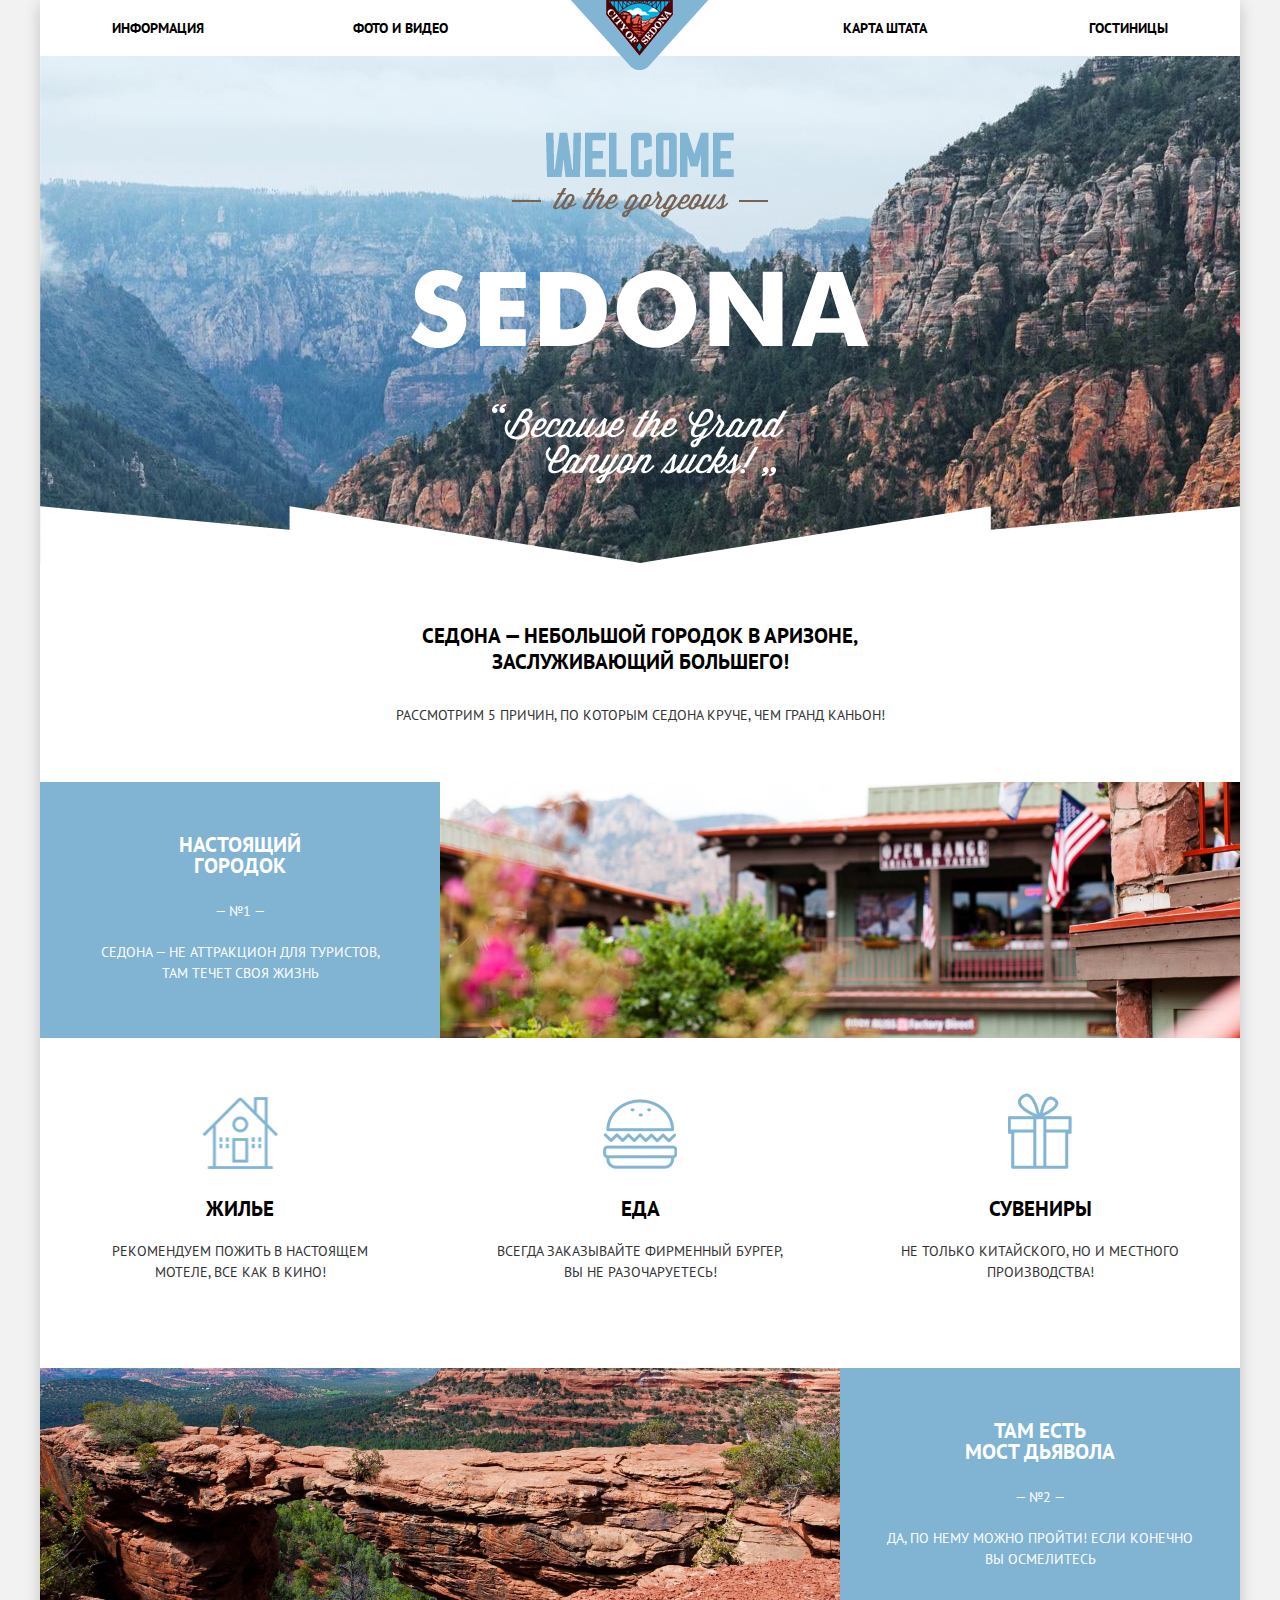
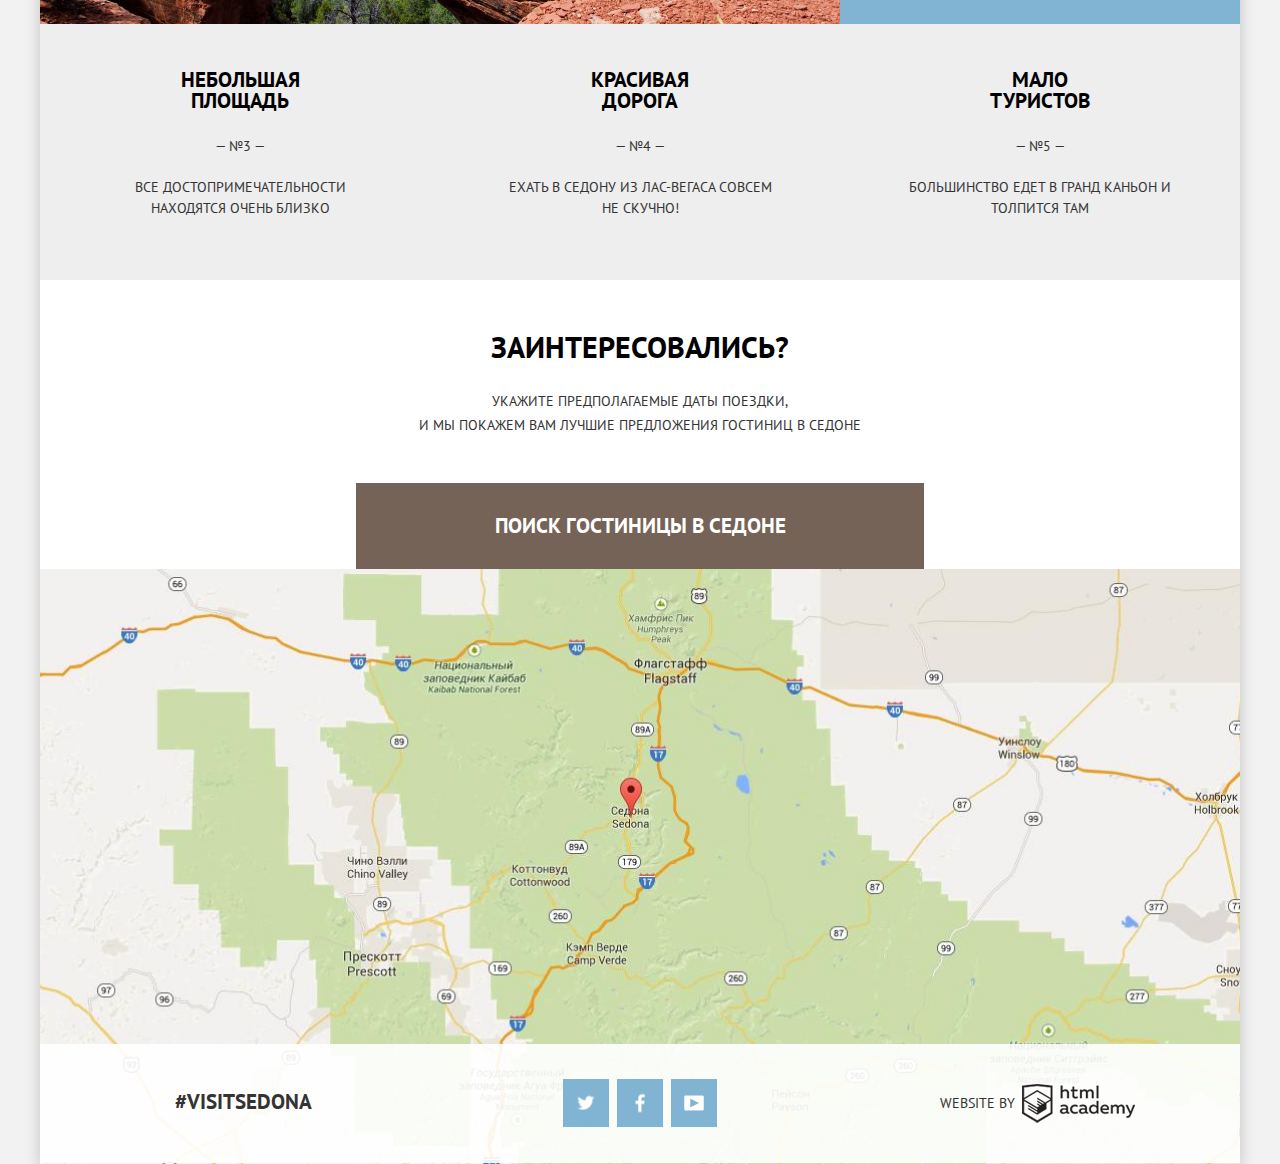
==== commit 8513b3aa: "JS" ====
--- a/index.html
+++ b/index.html
@@ -14,7 +14,9 @@
         <header class="main-header clearfix">
             <nav class="main-navigation">
                 <div class="logo-sedona">
-                    <img src="img/logo-sedona.png" width="138" height="70" alt="Sedona">
+                    <a href="index.html">
+                        <img src="img/logo-sedona.png" width="138" height="70" alt="Sedona">
+                    </a>
                 </div>
                 <ul>
                     <li class="nav-left">
@@ -98,26 +100,26 @@
                         <br> и мы покажем вам лучшие предложения гостиниц в Седоне</p>
                 </div>
                 <div class="search-form">
-                    <button type="button" class="btn">Поиск гостиницы в Седоне</button>
-                    <form action="#" method="post">
+                    <button type="button" class="btn search-hotel-btn">Поиск гостиницы в Седоне</button>
+                    <form action="#" method="post" class="search-hotel-form">
                         <div class="form">
                             <div class="form-group clearfix">
                                 <label for="check-in" class="form-label">Дата заезда:</label>
                                 <div class="form-inner">
-                                    <input type="text" class="form-input" id="check-in" value="24 апреля 2016">
+                                    <input type="text" class="form-input" id="check-in" name="check-in" value="24 апреля 2016">
                                     <span class="form-control calendar"></span></div>
                             </div>
                             <div class="form-group clearfix">
                                 <label for="check-out" class="form-label">Дата выезда:</label>
                                 <div class="form-inner">
-                                    <input type="text" class="form-input" id="check-out" value="4 июля 2016"><span class="form-control calendar"></span></div>
+                                    <input type="text" class="form-input" id="check-out" name="check-out" value="4 июля 2016"><span class="form-control calendar"></span></div>
                             </div>
                         </div>
                         <div class="form-row clearfix">
                             <div class="form-group group-adults">
                                 <label for="adults" class="form-label">Взрослые:</label>
                                 <div class="form-inner">
-                                    <input type="text" class="form-input" id="adults" value="2">
+                                    <input type="text" class="form-input" id="adults" name="adults" value="2">
                                     <span class="form-control minus"></span>
                                     <span class="form-control plus"></span>
                                 </div>
@@ -125,7 +127,7 @@
                             <div class="form-group group-children">
                                 <label for="children" class="form-label">Дети:</label>
                                 <div class="form-inner">
-                                    <input type="text" class="form-input" id="children" value="0">
+                                    <input type="text" class="form-input" id="children" name="children" value="0">
                                     <span class="form-control minus"></span>
                                     <span class="form-control plus"></span>
                                 </div>
@@ -153,6 +155,33 @@
             </section>
         </footer>
     </div>
+    <script>
+        var link = document.querySelector(".search-hotel-btn");
+        var popup = document.querySelector(".search-hotel-form");
+        var form = popup.querySelector("form");
+        var adults = popup.querySelector("[name=adults]");
+        var children = popup.querySelector("[name=children]");
+        var storage = localStorage.getItem("adults");
+
+
+        link.addEventListener("click", function (event) {
+            event.preventDefault();
+            if (popup.classList.contains("form-show")) {
+                popup.classList.remove("form-show");
+            } else {
+                popup.classList.add("form-show");
+            }
+        });
+
+        form.addEventListener("submit", function (event) {
+            if (!adults.value || !children.value) {
+                event.preventDefault();
+                console.log("Нужно ввести количество взрослых и детей");
+            } else {
+                localStorage.setItem("adults", adults.value);
+            }
+        });
+    </script>
 </body>
 
 </html>--- a/css/style.css
+++ b/css/style.css
@@ -330,7 +330,7 @@
     text-transform: uppercase;
 }
 
-.search-form button {
+.search-form .search-hotel-btn {
     position: relative;
     width: 568px;
     padding-top: 30px;
@@ -341,16 +341,16 @@
     cursor: pointer;
 }
 
-.search-form button:hover {
+.search-form .search-hotel-btn:hover {
     background: #604e43;
 }
 
-.search-form button:active {
+.search-form .search-hotel-btn:active {
     background: #503e33;
     color: rgba(255, 255, 255, 0.3);
 }
 
-.search-form form {
+.search-form .search-hotel-form {
     position: absolute;
     width: 568px;
     padding: 55px;
@@ -362,6 +362,11 @@
     font-weight: 700;
     text-transform: uppercase;
     color: #000000;
+    display: none;
+}
+
+.search-form .form-show {
+    display: block;
 }
 
 .search-form input {
@@ -808,6 +813,7 @@
     height: 22px;
     background: url("../img/sprite.png") no-repeat;
     background-position: -10px -136px;
+    cursor: default;
 }
 
 .filter input[disabled]:checked + label::after {
@@ -815,6 +821,7 @@
     height: 22px;
     background: url("../img/sprite.png") no-repeat;
     background-position: -10px -178px;
+    cursor: default;
 }
 
 .filter-block.filter-range {
@@ -851,7 +858,6 @@
     font-size: 14px;
     line-height: 21px;
     vertical-align: top;
-    cursor: pointer;
 }
 
 .price-controls .min-price,
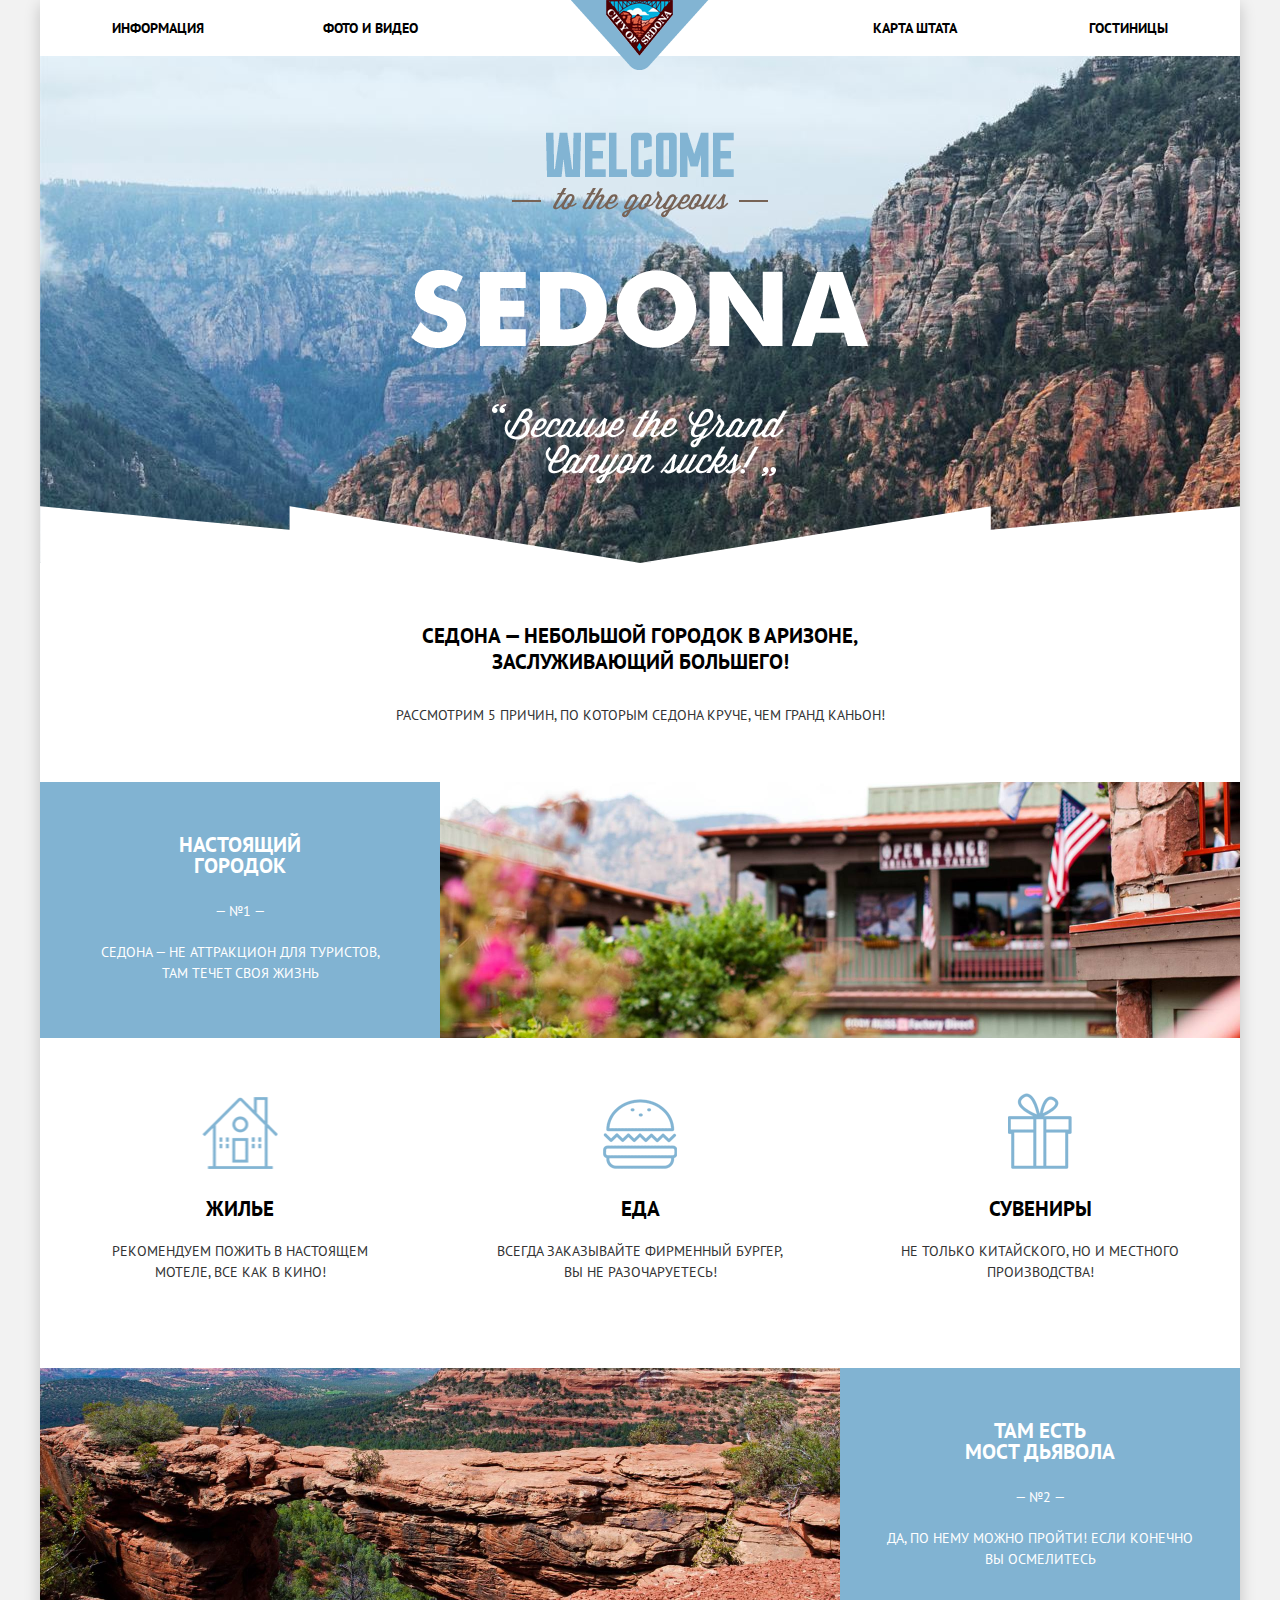
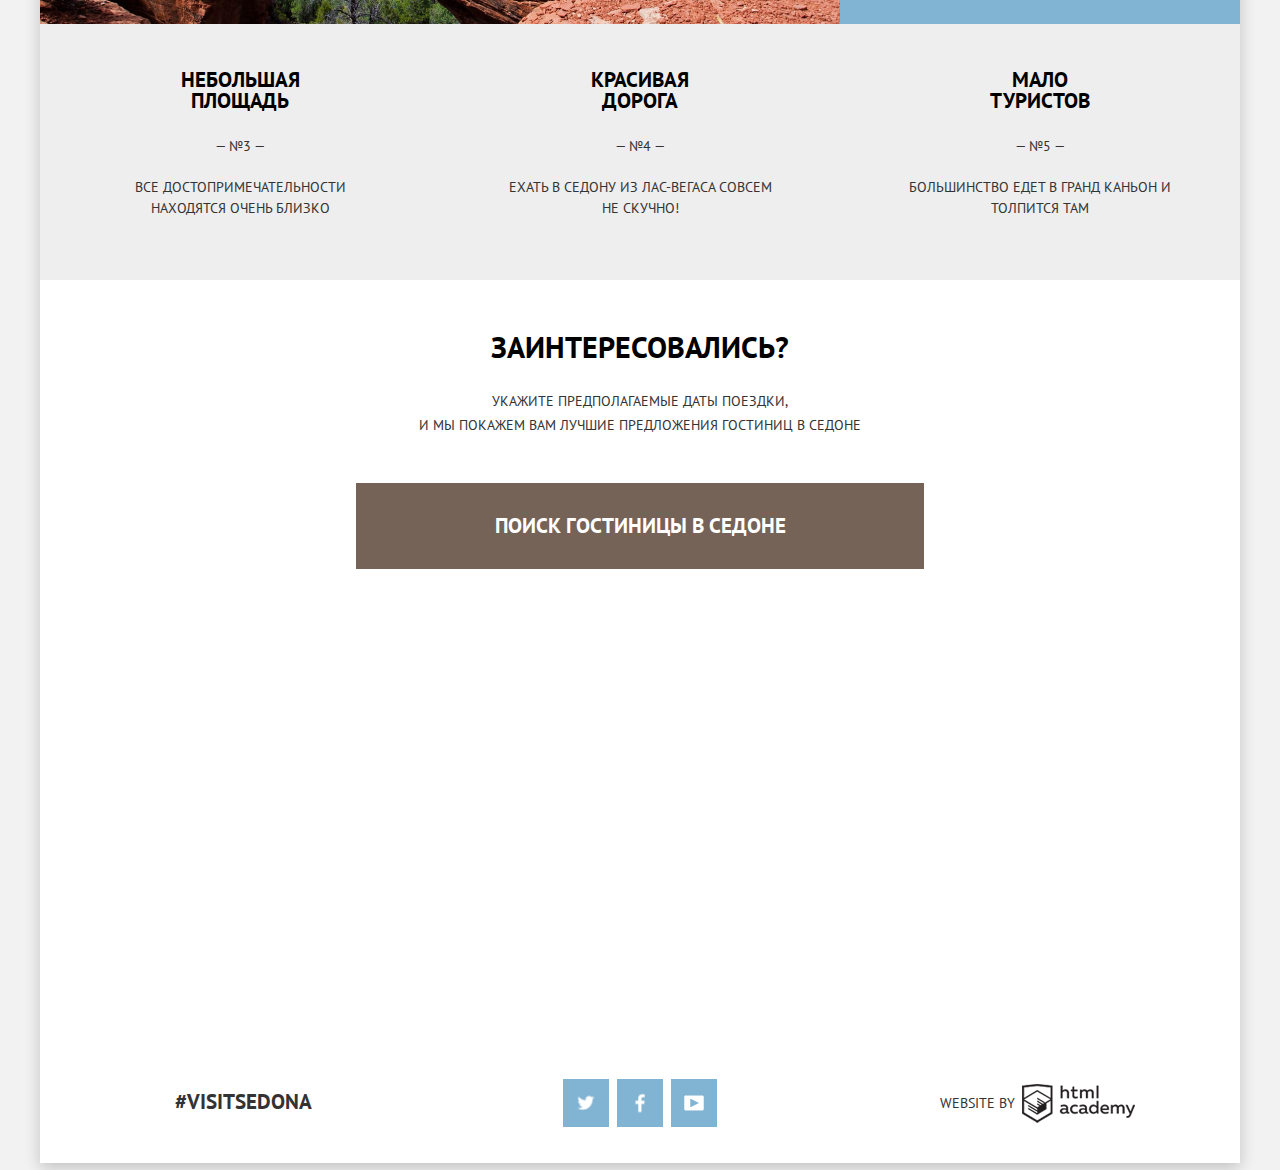
==== commit 62a4e22d: "Проверка" ====
--- a/index.html
+++ b/index.html
@@ -19,17 +19,17 @@
                     </a>
                 </div>
                 <ul>
-                    <li class="nav-left">
+                    <li>
                         <a href="#">Информация</a>
                     </li>
-                    <li class="nav-left">
+                    <li>
                         <a href="#">Фото и видео</a>
                     </li>
-                    <li class="nav-right">
+                    <li>
+                        <a href="#">Карта штата</a>
+                    </li>
+                    <li>
                         <a href="inner.html">Гостиницы</a>
-                    </li>
-                    <li class="nav-right">
-                        <a href="#">Карта штата</a>
                     </li>
                 </ul>
             </nav>
@@ -100,8 +100,8 @@
                         <br> и мы покажем вам лучшие предложения гостиниц в Седоне</p>
                 </div>
                 <div class="search-form">
-                    <button type="button" class="btn search-hotel-btn">Поиск гостиницы в Седоне</button>
-                    <form action="#" method="post" class="search-hotel-form">
+                    <a class="btn search-hotel-btn">Поиск гостиницы в Седоне</a>
+                    <form action="inner.html" method="post" class="search-hotel-form">
                         <div class="form">
                             <div class="form-group clearfix">
                                 <label for="check-in" class="form-label">Дата заезда:</label>
@@ -138,6 +138,7 @@
                 </div>
             </div>
             <div class="map">
+                <iframe src="https://www.google.com/maps/embed?pb=!1m18!1m12!1m3!1d418731.1189384804!2d-111.5960119065372!3d34.92308758809994!2m3!1f0!2f0!3f0!3m2!1i1024!2i768!4f13.1!3m3!1m2!1s0x872da132f942b00d%3A0x5548c523fa6c8efd!2sSedona%2C+AZ+86336%2C+USA!5e0!3m2!1sen!2sru!4v1473371950849" width="1200" height="595" frameborder="0" style="border:0" allowfullscreen></iframe>
             </div>
         </main>
         <footer class="main-footer clearfix">
@@ -155,33 +156,7 @@
             </section>
         </footer>
     </div>
-    <script>
-        var link = document.querySelector(".search-hotel-btn");
-        var popup = document.querySelector(".search-hotel-form");
-        var form = popup.querySelector("form");
-        var adults = popup.querySelector("[name=adults]");
-        var children = popup.querySelector("[name=children]");
-        var storage = localStorage.getItem("adults");
-
-
-        link.addEventListener("click", function (event) {
-            event.preventDefault();
-            if (popup.classList.contains("form-show")) {
-                popup.classList.remove("form-show");
-            } else {
-                popup.classList.add("form-show");
-            }
-        });
-
-        form.addEventListener("submit", function (event) {
-            if (!adults.value || !children.value) {
-                event.preventDefault();
-                console.log("Нужно ввести количество взрослых и детей");
-            } else {
-                localStorage.setItem("adults", adults.value);
-            }
-        });
-    </script>
+    <script src="../2982-sedona/js/script-min.js"></script>
 </body>
 
 </html>--- a/css/style.css
+++ b/css/style.css
@@ -51,6 +51,17 @@
     font-size: 14px;
     line-height: 26px;
     font-weight: bold;
+    float: left;
+    width: 20%;
+}
+
+.main-navigation li:nth-child(4n-2) {
+    margin-right: 20%
+}
+
+.main-navigation li:nth-child(4n-1),
+.main-navigation li:nth-child(4n){
+    text-align: right;
 }
 
 .main-navigation a {
@@ -76,19 +87,6 @@
 
 .main-navigation li .active:active {
     color: rgba(118, 99, 87, 0.3);
-}
-
-.nav-left {
-    float: left;
-    width: 20%;
-    margin-right: 30px;
-}
-
-.nav-right {
-    float: right;
-    width: 20%;
-    text-align: right;
-    margin-left: 30px;
 }
 
 .logo-sedona {
@@ -331,6 +329,7 @@
 }
 
 .search-form .search-hotel-btn {
+    display: block;
     position: relative;
     width: 568px;
     padding-top: 30px;
@@ -339,6 +338,8 @@
     line-height: 26px;
     background: #766357;
     cursor: pointer;
+    outline: none;
+    z-index: 10;
 }
 
 .search-form .search-hotel-btn:hover {
@@ -348,6 +349,57 @@
 .search-form .search-hotel-btn:active {
     background: #503e33;
     color: rgba(255, 255, 255, 0.3);
+}
+
+@-webkit-keyframes form-error {
+    0% {
+        transform: translateX(30px);
+    }
+    30% {
+        transform: translateX(-30px);
+    }
+    60% {
+        transform: translateX(30px);
+    }
+    90% {
+        transform: translateX(-30px);
+    }
+    100% {
+        transform: translateX(0);
+    }
+}
+
+@keyframes form-error {
+    0% {
+        transform: translateX(30px);
+    }
+    30% {
+        transform: translateX(-30px);
+    }
+    60% {
+        transform: translateX(30px);
+    }
+    90% {
+        transform: translateX(-30px);
+    }
+    100% {
+        transform: translateX(0);
+    }
+}
+
+@keyframes form-show {
+    0% {
+        transform: translateY(-80px);
+    }
+    100% {
+        transform: translateY(0);
+    }
+}
+
+.form-show.error {
+    outline: 1px solid red;
+    -webkit-animation: form-error linear 0.5s;
+    animation: form-error linear 0.5s;
 }
 
 .search-form .search-hotel-form {
@@ -367,6 +419,7 @@
 
 .search-form .form-show {
     display: block;
+    animation: form-show linear 0.5s; 
 }
 
 .search-form input {
@@ -408,7 +461,7 @@
 }
 
 .form .form-input {
-    padding-right: 38px;
+    padding-right: 37px;
 }
 
 .form .form-control {
@@ -416,9 +469,10 @@
     position: absolute;
     top: 0;
     right: 0;
-    width: 38px;
-    height: 38px;
+    width: 37px;
+    height: 37px;
     cursor: pointer;
+    background: #f2f2f2;
 }
 
 .form .form-control::before {
@@ -467,29 +521,29 @@
 }
 
 .form-row .form-input {
-    padding-right: 38px;
-    padding-left: 38px;
+    padding-right: 37px;
+    padding-left: 37px;
     text-align: center;
 }
 
+.form-row .form-control.minus,
+.form-row .form-control.plus {
+    content: "";
+    position: absolute;
+    width: 37px;
+    height: 37px;
+    cursor: pointer;
+    background: #f2f2f2;
+}
+
 .form-row .form-control.minus {
-    content: "";
-    position: absolute;
     top: 0;
     left: 0;
-    width: 38px;
-    height: 38px;
-    cursor: pointer;
 }
 
 .form-row .form-control.plus {
-    content: "";
-    position: absolute;
     top: 0;
     right: 0;
-    width: 38px;
-    height: 38px;
-    cursor: pointer;
 }
 
 .form-row .form-control::before {
@@ -582,9 +636,6 @@
 .map {
     width: 100%;
     height: 595px;
-    background: #425e74 url("../img/map.jpg") no-repeat;
-    background-size: cover;
-    background-position: center top;
 }
 
 
@@ -608,7 +659,6 @@
     padding-top: 10px;
     padding-left: 65px;
 }
-
 
 .footer-social {
     float: left;
@@ -742,7 +792,7 @@
 
 .filter-container {
     width: 100%;
-    height: 217px;
+    min-height: 217px;
     background: #425e74 url("../img/filter-background.jpg") no-repeat;
     background-position: 100% 50%;
     background-size: cover;
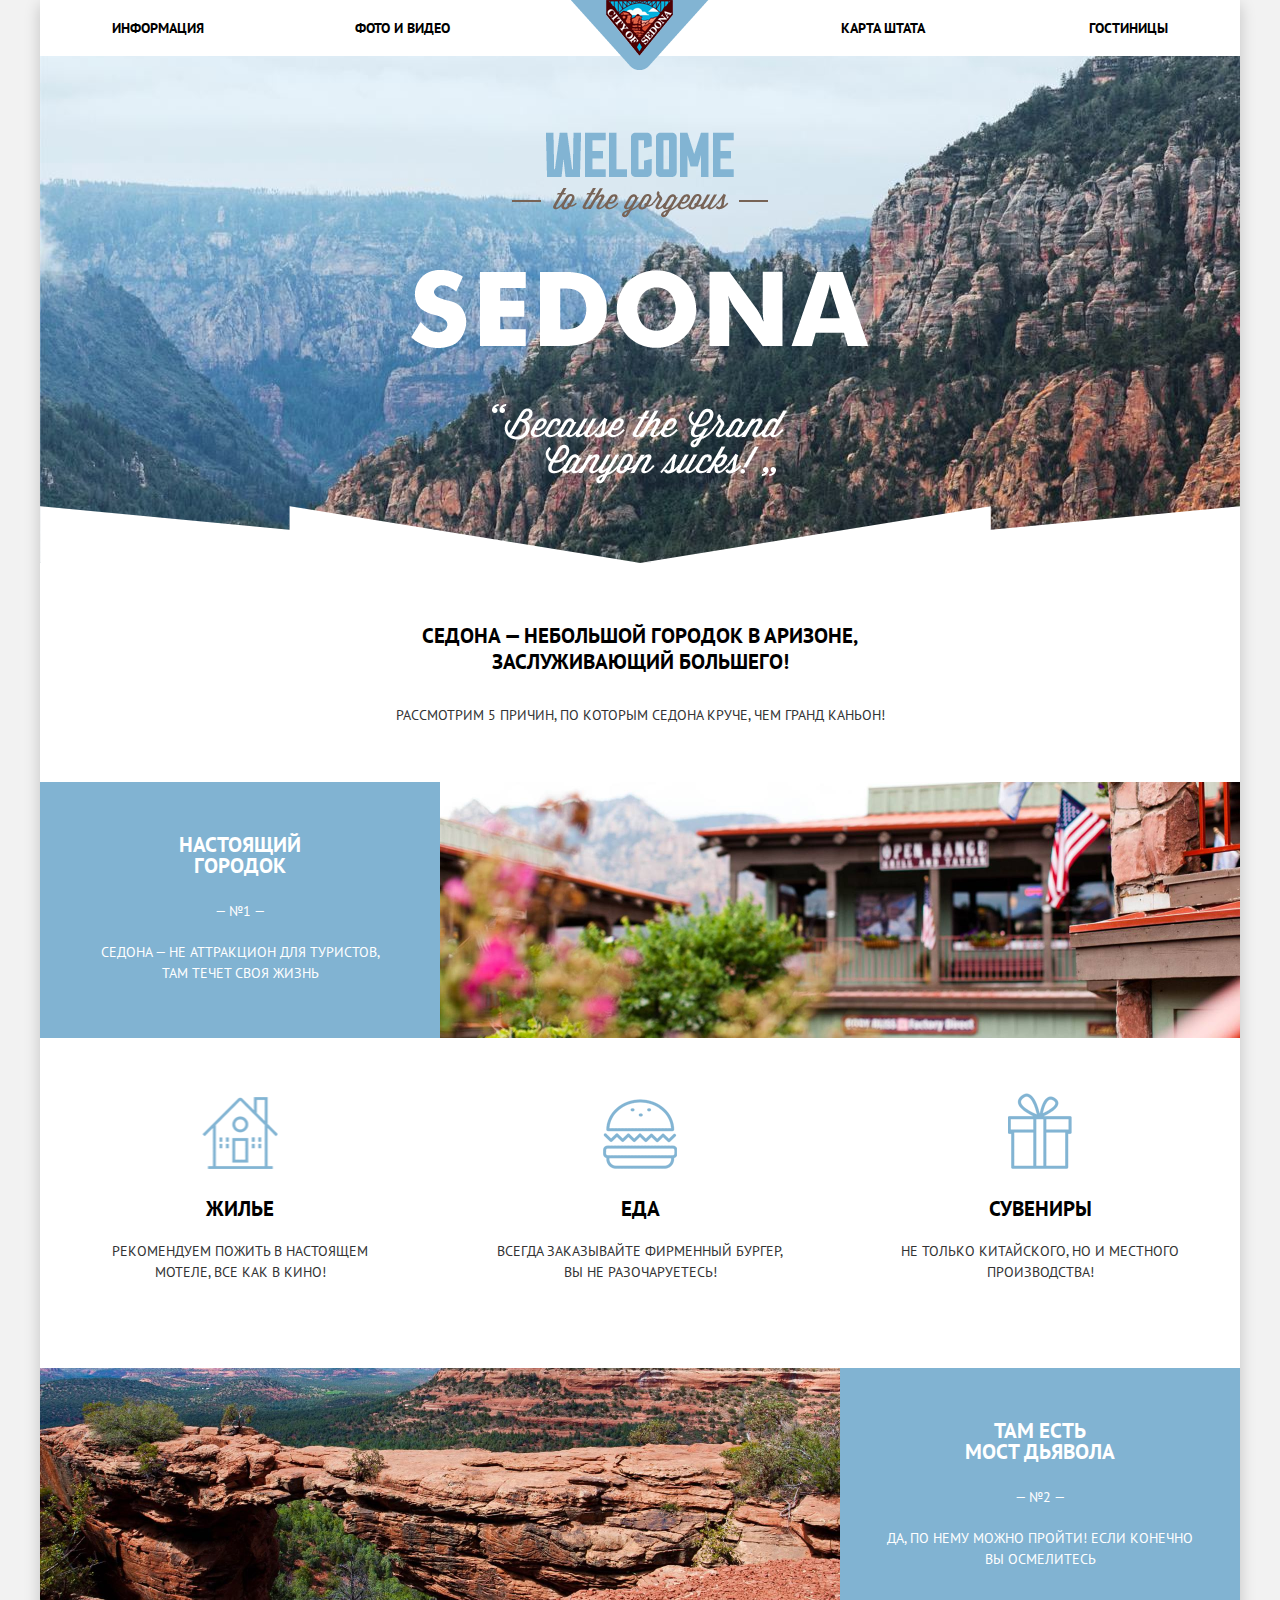
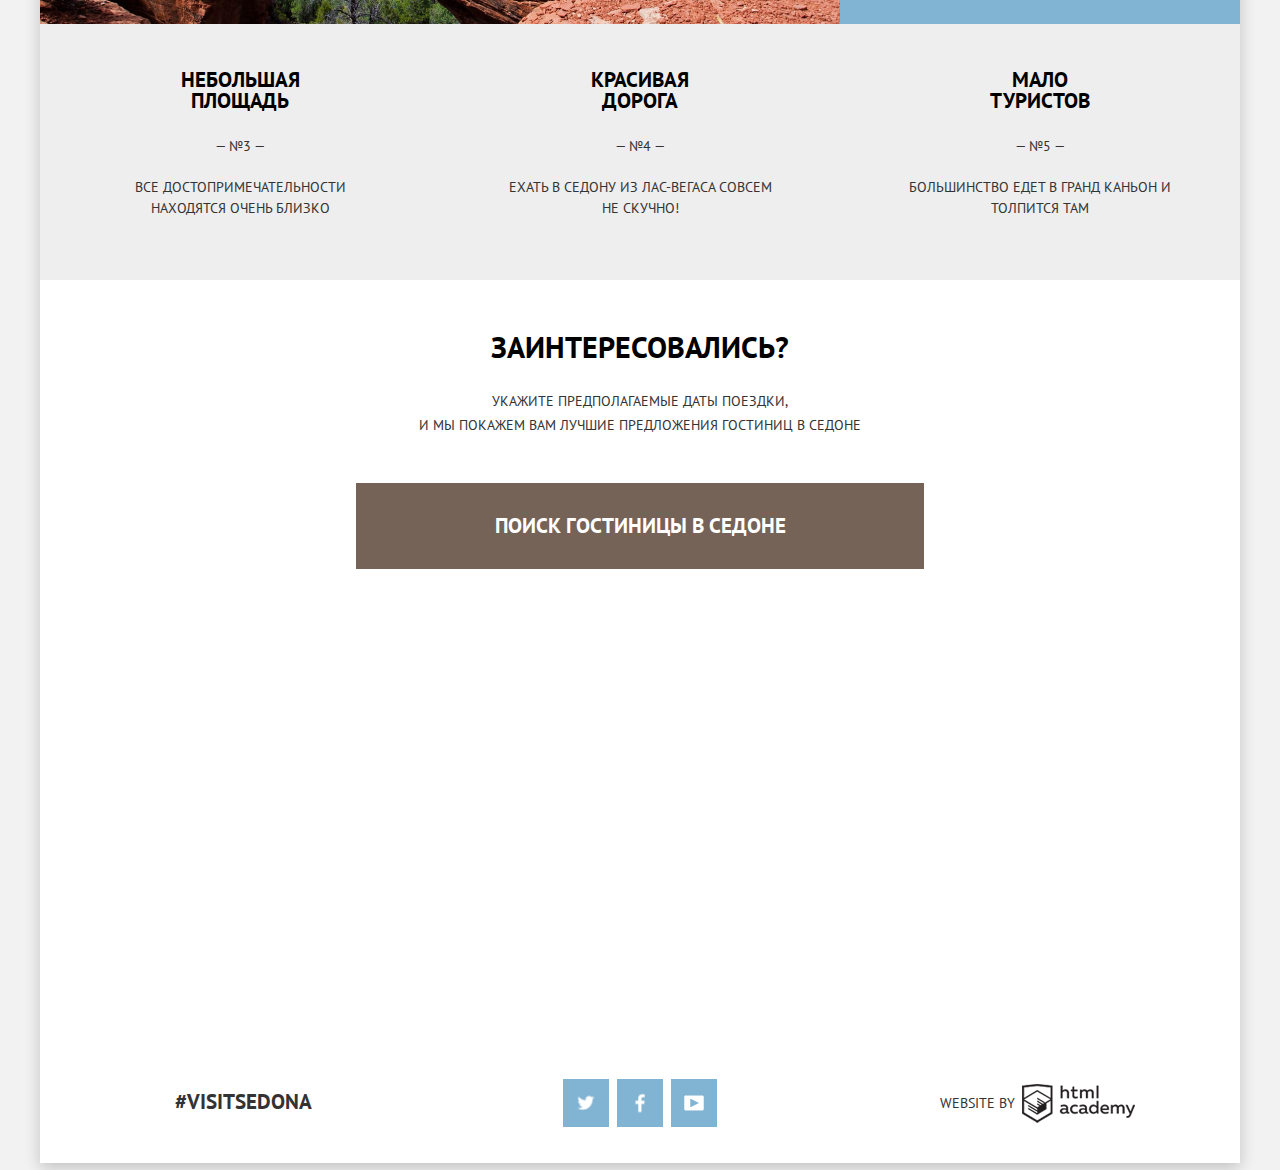
==== commit 0c2e080c: "Проверка" ====
--- a/index.html
+++ b/index.html
@@ -6,7 +6,7 @@
     <title>Sedona - main page</title>
     <link rel="stylesheet" href="https://fonts.googleapis.com/css?family=PT+Sans:400,700&subset=cyrillic">
     <link rel="stylesheet" href="css/normalize.css">
-    <link rel="stylesheet" href="css/style.css">
+    <link rel="stylesheet" href="css/style-min.css">
 </head>
 
 <body class="main-page">
--- a/css/style-min.css
+++ b/css/style-min.css
@@ -0,0 +1,196 @@
+*{box-sizing:border-box}
+body{min-width:1200px;font-family:"PT Sans","Arial",sans-serif;font-size:14px;line-height:21px;font-weight:400;color:#333;text-transform:uppercase;background:#f2f2f2}
+.clearfix::after{content:"";display:table;clear:both}
+.container{width:1200px;margin:0 auto;background:#fff;box-shadow:0 5px 15px rgba(0,0,0,0.2)}
+.main-header{position:relative;color:#000;background:#fff;padding:0 6%}
+.main-navigation ul{margin:0;padding:0;list-style:none;font-size:0}
+.main-navigation li{display:inline-block;vertical-align:top;padding-top:15px;padding-bottom:15px;font-size:14px;line-height:26px;font-weight:700;float:left;width:20%}
+.main-navigation li:nth-child(4n-2){margin-left:3%;margin-right:14%}
+.main-navigation li:nth-child(4n-1),.main-navigation li:nth-child(4n){text-align:right}
+.main-navigation li:nth-child(4n-1){margin-right:3%}
+.main-navigation a{color:#000;text-decoration:none}
+.main-navigation li a:hover{color:#81b3d2}
+.main-navigation li a:active{color:rgba(0,0,0,0.3)}
+.main-navigation li .active{color:#766357}
+.main-navigation li .active:hover{color:#604e43}
+.main-navigation li .active:active{color:rgba(118,99,87,0.3)}
+.logo-sedona{position:absolute;width:138px;height:70px;top:0;left:50%;z-index:10;-webkit-transform:translateX(-50%);-ms-transform:translateX(-50%);transform:translateX(-50%)}
+.main-image{width:100%;height:507px;background-color:#4a7697;background-image:url(../img/shape.png),url(../img/main-background.jpg);background-repeat:no-repeat,no-repeat;background-position:bottom,100% 20%;background-size:100% 57px,cover;text-align:center;margin-bottom:60px}
+.welcome{margin-top:76px}
+h1{font-family:"PT Sans","Arial",sans-serif;font-size:30px;font-weight:700;line-height:24px;color:#000;text-transform:uppercase}
+h2{font-family:"PT Sans","Arial",sans-serif;font-size:21px;font-weight:700;line-height:21px;color:#000;text-transform:uppercase}
+.sedona-description{width:600px;text-align:center;background:#fff;margin-bottom:56px;margin-left:auto;margin-right:auto}
+.sedona-description h2{line-height:26px;margin-bottom:30px}
+.features-inverse{text-align:center;background:#81b3d2;color:#fff}
+.features-inverse h2{margin-bottom:25px;color:#fff}
+.features-inverse p{margin-top:20px}
+.features-inverse .features-item{padding-top:35px;padding-left:47px;padding-right:47px}
+.features-inverse .features-img{width:66.66%;width:calc(100% / 3 * 2);height:256px;background-repeat:no-repeat;background-size:cover;background-position:center}
+.features-row-item-img .features-item{float:left;width:33.33%;width:calc(100% / 3)}
+.features-row-img-item .features-item{float:right;width:33.33%;width:calc(100% / 3)}
+.features-row-item-img .features-img{float:right;background-color:#4a7697;background-image:url(../img/features-image1.jpg)}
+.features-row-img-item .features-img{float:left;background-color:#4a7697;background-image:url(../img/features-image2.jpg)}
+.features-row-white{text-align:center;background:#fff;min-height:330px;padding-top:50px}
+.features-row-white .features-item{float:left;width:33.33%;width:calc(100% / 3);padding-left:50px;padding-right:50px}
+.features-name{position:relative;display:block;margin-top:110px;margin-bottom:22px}
+.features-house .features-name::before{content:"";position:absolute;bottom:50px;left:50%;width:75px;height:72px;background:url(../img/icon-house.png) no-repeat;-webkit-transform:translateX(-50%);-ms-transform:translateX(-50%);transform:translateX(-50%)}
+.features-burger .features-name::before{content:"";position:absolute;bottom:50px;left:50%;width:74px;height:70px;background:url(../img/icon-burger.png) no-repeat;-webkit-transform:translateX(-50%);-ms-transform:translateX(-50%);transform:translateX(-50%)}
+.features-present .features-name::before{content:"";position:absolute;bottom:50px;left:50%;width:64px;height:76px;background:url(../img/icon-present.png) no-repeat;-webkit-transform:translateX(-50%);-ms-transform:translateX(-50%);transform:translateX(-50%)}
+.features-row-gray{text-align:center;background:#eee;min-height:256px;padding-top:28px}
+.features-row-gray .features-item{float:left;width:33.33%;width:calc(100% / 3);padding-left:60px;padding-right:60px}
+.features-row-gray h2{margin-bottom:25px}
+.features-row-gray p{margin-top:20px}
+.features{margin-bottom:50px}
+.search-description{width:500px;text-align:center;margin-left:auto;margin-right:auto;margin-bottom:46px}
+.search-description h1{margin-top:55px;margin-bottom:30px}
+.search-description p{line-height:24px}
+.search-form{width:568px;margin-left:auto;margin-right:auto}
+.btn{color:#fff;text-transform:uppercase;border:none;outline:none;font-family:"PT Sans","Arial",sans-serif;font-weight:700;text-align:center;text-transform:uppercase}
+.search-form .search-hotel-btn{display:block;position:relative;width:568px;padding-top:30px;padding-bottom:30px;font-size:21px;line-height:26px;background:#766357;cursor:pointer;outline:none;z-index:10}
+.search-form .search-hotel-btn:hover{background:#604e43}
+.search-form .search-hotel-btn:active{background:#503e33;color:rgba(255,255,255,0.3)}
+@-webkit-keyframes form-error {
+0%{transform:translateX(30px)}
+30%{transform:translateX(-30px)}
+60%{transform:translateX(30px)}
+90%{transform:translateX(-30px)}
+100%{transform:translateX(0)}
+}
+@keyframes form-error {
+0%{transform:translateX(30px)}
+30%{transform:translateX(-30px)}
+60%{transform:translateX(30px)}
+90%{transform:translateX(-30px)}
+100%{transform:translateX(0)}
+}
+@keyframes form-show {
+0%{transform:translateY(-80px)}
+100%{transform:translateY(0)}
+}
+.form-show.error{outline:1px solid red;-webkit-animation:form-error linear .5s;animation:form-error linear .5s}
+.search-form .search-hotel-form{position:absolute;width:568px;padding:55px;background:#fff;box-shadow:0 7px 15px rgba(0,0,0,0.15);font-family:"PT Sans","Arial",sans-serif;font-size:14px;line-height:21px;font-weight:700;text-transform:uppercase;color:#000;display:none}
+.search-form .form-show{display:block;animation:form-show linear .5s}
+.search-form input{padding:8px 12px;background:#f2f2f2;border:none;outline:none;font-family:"PT Sans","Arial",sans-serif;font-size:14px;line-height:21px;font-weight:700;text-transform:uppercase;color:#000;width:100%}
+.search-form input:hover{background:#ebebeb}
+.search-form input:not(.search-btn):focus{background:#fff;outline:2px solid #e5e5e5}
+.search-form label{padding-top:8px}
+.form label{float:left;width:112px}
+.form .form-inner{float:right;width:346px;position:relative}
+.form .form-input{padding-right:37px}
+.form .form-control{content:"";position:absolute;top:0;right:0;width:37px;height:37px;cursor:pointer;background:#f2f2f2}
+.form .form-control::before{content:"";position:absolute;top:50%;left:50%;background:url(../img/sprite.png) no-repeat;-webkit-transform:translate(-50%,-50%);-ms-transform:translate(-50%,-50%);transform:translate(-50%,-50%)}
+.form .calendar::before{width:21px;height:22px;background-position:-10px -10px}
+.form .calendar:hover::before{width:21px;height:22px;background-position:-10px -94px}
+.form .calendar:active::before{width:21px;height:22px;background-position:-10px -52px}
+.form .form-group{margin-bottom:30px}
+.form-row .form-group{display:inline-block;vertical-align:bottom;width:226px}
+.form-row .form-inner{float:right;width:114px;position:relative}
+.form-row .form-input{padding-right:37px;padding-left:37px;text-align:center}
+.form-row .form-control.minus,.form-row .form-control.plus{content:"";position:absolute;width:37px;height:37px;cursor:pointer;background:#f2f2f2}
+.form-row .form-control.minus{top:0;left:0}
+.form-row .form-control.plus{top:0;right:0}
+.form-row .form-control::before{content:"";position:absolute;top:50%;left:50%;-webkit-transform:translate(-50%,-50%);-ms-transform:translate(-50%,-50%);transform:translate(-50%,-50%);background:url(../img/sprite.png) no-repeat}
+.form-row .form-control.minus::before{width:12px;height:3px;background-position:-10px -667px}
+.form-row .form-control.minus:hover::before{width:12px;height:3px;background-position:-10px -713px}
+.form-row .form-control.minus:active::before{width:12px;height:3px;background-position:-10px -690px}
+.form-row .form-control.plus::before{width:11px;height:11px;background-position:-10px -736px}
+.form-row .form-control.plus:hover::before{width:11px;height:11px;background-position:-10px -798px}
+.form-row .form-control.plus:active::before{width:11px;height:11px;background-position:-10px -767px}
+.form-row .group-adults{float:left}
+.form-row .group-children{float:right;padding-left:50px}
+.form-row label{float:left}
+.group-children label{width:62px}
+.search-form .search-btn{width:100%;margin-top:55px;font-size:21px;line-height:26px;padding-top:16px;padding-bottom:16px;background:#81b3d2;color:#fff;cursor:pointer;border:none;outline:none}
+.search-form .search-btn:hover{background:#669ec0}
+.search-form .search-btn:active{background:#5496bd;color:rgba(255,255,255,0.3)}
+.map{width:100%;height:595px}
+.main-page .main-footer{position:relative;margin-top:-120px;background:rgba(255,255,255,0.9);padding:35px 70px}
+.footer-visit{float:left;width:33.33%;width:calc(100% / 3);font-size:21px;line-height:26px;font-weight:700;text-transform:uppercase;padding-top:10px;padding-left:65px}
+.footer-social{float:left;width:33.33%;width:calc(100% / 3);text-align:center}
+.social-btn{position:relative;display:inline-block;text-align:center;vertical-align:top;width:46px;height:48px;margin:0 2px;font-size:0;background:#81b3d2}
+.social-btn:hover{background:#669ec0}
+.social-btn:active{background:#5496bd}
+.social-btn::before{content:"";position:absolute;top:50%;left:50%;-webkit-transform:translate(-50%,-50%);-ms-transform:translate(-50%,-50%);transform:translate(-50%,-50%);background:url(../img/sprite.png) no-repeat}
+.social-btn-tw::before{width:17px;height:15px;background-position:-10px -419px}
+.social-btn-tw:active::before{width:17px;height:15px;background-position:-10px -829px}
+.social-btn-fb::before{width:10px;height:19px;background-position:-10px -343px}
+.social-btn-fb:active::before{width:10px;height:19px;background-position:-10px -304px}
+.social-btn-yt::before{width:20px;height:16px;background-position:-10px -454px}
+.social-btn-yt:active::before{width:20px;height:16px;background-position:-10px -864px}
+.footer-copyright{float:right;width:33.33%;width:calc(100% / 3);text-align:right;padding-right:35px}
+.footer-copyright p{display:inline-block;vertical-align:middle;margin-right:3px}
+.footer-copyright a{display:inline-block;vertical-align:middle}
+.copyright-logo{position:relative;display:block;font-size:0;width:113px;height:39px}
+.copyright-logo::before{content:"";position:absolute;top:0;left:0;background:url(../img/sprite.png) no-repeat}
+.logo-academy::before{width:113px;height:39px;background-position:-10px -490px}
+.logo-academy:hover::before{width:113px;height:39px;background-position:-10px -608px}
+.logo-academy:active::before{width:113px;height:39px;background-position:-10px -549px}
+.filter-container{width:100%;min-height:217px;background:#425e74 url(../img/filter-background.jpg) no-repeat;background-position:100% 50%;background-size:cover}
+.filter{padding-top:15px;padding-left:6%;padding-right:6%;color:#fff}
+.filter-block.infrastructure{float:left;width:240px;margin-right:15px}
+.filter-block.housing{float:left;width:290px}
+.filter .filter-title{font-size:16px;line-height:21px;color:#fff}
+.filter input[type="checkbox"]{display:none}
+.filter input[type="checkbox"] + label{display:block;margin:25px 0;font-size:14px;line-height:21px;padding-left:43px;position:relative;cursor:pointer}
+.filter input[type="checkbox"]:not([disabled]) + label::before,.filter input[type="checkbox"] + label::after{content:"";position:absolute;top:0;left:0}
+.filter input[type="checkbox"] + label::before{width:22px;height:22px;background:url(../img/sprite.png) no-repeat;background-position:-10px -220px}
+.filter input[type="checkbox"]:checked + label::after{width:26px;height:22px;background:url(../img/sprite.png) no-repeat;background-position:-10px -262px}
+.filter input[disabled] + label::after{width:22px;height:22px;background:url(../img/sprite.png) no-repeat;background-position:-10px -136px;cursor:default}
+.filter input[disabled]:checked + label::after{width:26px;height:22px;background:url(../img/sprite.png) no-repeat;background-position:-10px -178px;cursor:default}
+.filter-block.filter-range{float:right;width:330px;padding-left:13px}
+.filter-range .price-controls{position:relative;height:36px;padding-top:5px;margin-bottom:20px;font-size:0;border:2px solid #fff;border-radius:2px}
+.price-controls::after{content:"";position:absolute;top:50%;left:50%;width:2px;height:22px;background:#fff;-webkit-transform:translate(-50%,-50%);-ms-transform:translate(-50%,-50%);transform:translate(-50%,-50%)}
+.price-controls label{display:inline-block;font-size:14px;line-height:21px;vertical-align:top}
+.price-controls .min-price,.price-controls .max-price{width:150px;padding-left:65px}
+.price-controls input{width:50px;color:#fff;background:none;border:none;outline:none}
+.filter-range .range-controls{position:relative;margin-bottom:30px}
+.range-controls .scale{height:2px;background:rgba(255,255,255,0.3)}
+.range-controls .bar{width:80%;height:2px;background:#fff}
+.range-toggle{position:absolute;top:-9px;width:4px;height:4px;background:#ababab;box-sizing:content-box;border:8px solid #fff;border-radius:50%;box-shadow:0 2px 1px 0 rgba(0,1,1,0.2);cursor:pointer}
+.range-toggle-min{left:0}
+.range-toggle-max{left:80%}
+.range-toggle:hover{background:#1c4f80}
+.filter-btn{display:block;margin:0 auto;padding:6px 32px;font-size:14px;line-height:21px;color:#fff;text-transform:uppercase;background:transparent;border:2px solid #fff;border-radius:2px;outline:none;cursor:pointer}
+.filter-btn:hover{color:#000;background:#fff}
+.sort{font-size:0;padding:30px 6%;border-bottom:1px solid #e5e5e5}
+.sort > div{display:inline-block;vertical-align:middle}
+.sort-found{width:135px;margin-right:30px;font-size:21px;line-height:26px;font-weight:700}
+.sort-type{font-size:12px;line-height:18px;width:780px}
+.sort-type span,.sort-type a{display:inline-block;vertical-align:middle;margin-right:30px}
+.sort-type a{color:rgba(0,0,0,0.3);text-decoration:none;border-bottom:1px dotted #81b3d2}
+.sort-type a:hover{color:#81b3d2;border-bottom:1px dotted #81b3d2}
+.sort-type a:active{color:#000;border:none}
+.sort-type .active{color:#81b3d2}
+.sort-dir{width:110px;line-height:26px;text-align:right}
+.sort-dir .arrow{position:relative;display:inline-block;width:12px;height:12px;vertical-align:middle;margin-left:10px}
+.sort-dir .arrow::before{content:"";position:absolute;top:0;right:0;width:0;height:0;border-left:6px solid transparent;border-right:6px solid transparent}
+.sort-dir .arrow-up::before{border-bottom:12px solid #ccc}
+.sort-dir .arrow-up:hover::before{border-bottom:12px solid #000}
+.sort-dir .arrow-up:active::before{border-bottom:12px solid #81b3d2}
+.sort-dir .arrow-down::before{border-top:12px solid #ccc}
+.sort-dir .arrow-down.active::before{border-top:12px solid #81b3d2}
+.hotel{position:relative;background:#fff;border-bottom:1px solid #e5e5e5;padding:30px 6%}
+.hotel-image{float:left;width:135px;height:90px;margin-right:30px}
+.hotel-info{float:left;width:780px}
+.hotel-info a{text-decoration:none}
+.hotel-name{line-height:26px;margin-top:-3px;margin-bottom:6px}
+.hotel-name a{color:#000;display:inline-block;vertical-align:top}
+.hotel-name a:hover{color:#81b3d2}
+.hotel-name a:active{color:rgba(0,0,0,0.3)}
+.hotel-text span{display:inline-block;vertical-align:top;text-align:left;margin-bottom:13px}
+.hotel-text span:first-child{width:110px;margin-right:4px}
+.hotel-btn .btn{display:inline-block;vertical-align:middle;font-size:14px;line-height:21px;padding:3px 10px;margin-right:4px;text-decoration:none}
+.info-btn{width:110px;background:#81b3d2}
+.info-btn:hover{background:#669ec0}
+.info-btn:active{background:#5496bd;color:rgba(255,255,255,0.3)}
+.book-btn{width:140px;background:#766357}
+.book-btn:hover{background:#604e43}
+.book-btn:active{background:#503e33;color:rgba(255,255,255,0.3)}
+.hotel-rating{float:right;width:110px}
+.hotel-rating .stars{content:"";position:absolute;top:23px;right:6%;width:110px;height:27px}
+.hotel-rating .stars::before{content:"";position:absolute;top:50%;right:0;-webkit-transform:translate(0,-50%);-ms-transform:translate(0,-50%);transform:translate(0,-50%);background:url(../img/sprite.png) no-repeat}
+.hotel-rating .stars-4::before{width:89px;height:17px;background-position:-10px -382px}
+.hotel-rating .stars-2::before{width:42px;height:17px;background-position:-10px -382px}
+.hotel-rating .stars-3::before{width:65px;height:17px;background-position:-10px -382px}
+.hotel-rating .rating{content:"";position:absolute;bottom:30px;right:6%;width:110px;padding:3px 12px;background:#f2f2f2;text-align:center}
+.inner-page .main-footer{background:#fff;padding:35px 70px}